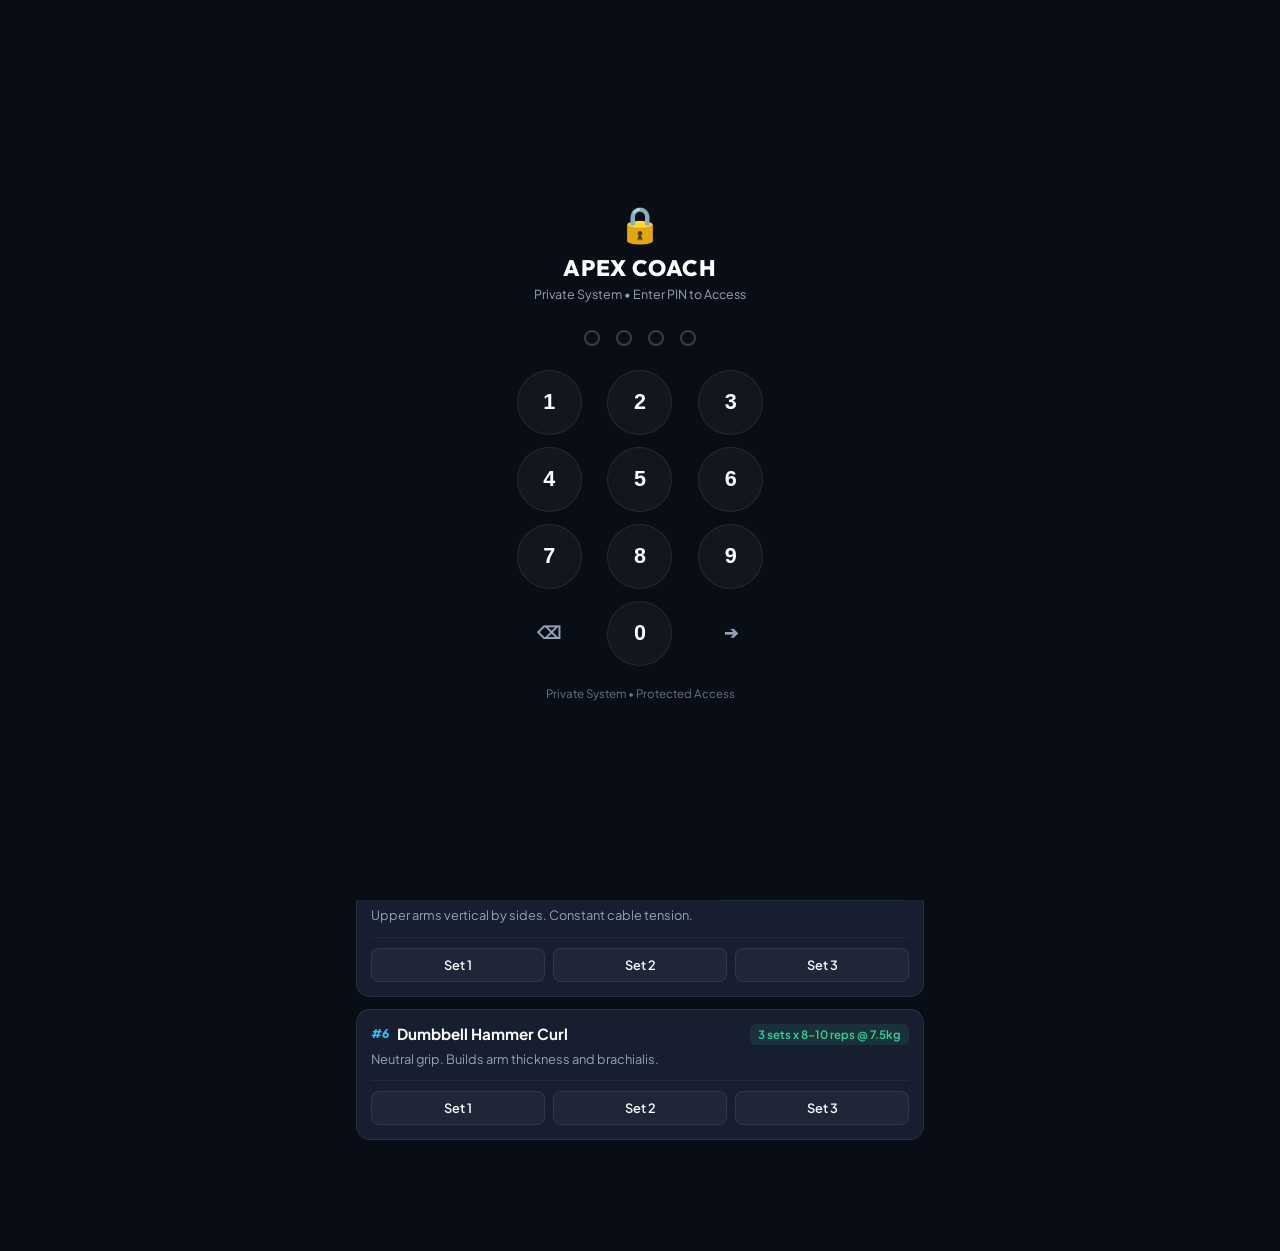
==== docs/index.html @ 8f112180 "feat: enable remote gym internet access via cloudflare tunnel and set private 0080 PIN in .env" ====
<!DOCTYPE html>
<html lang="en">
<head>
  <meta charset="UTF-8">
  <meta name="viewport" content="width=device-width, initial-scale=1.0, maximum-scale=1.0, user-scalable=no">
  <title>Apex Coach • Mobile Training System</title>
  <link rel="stylesheet" href="style.css">
  <link rel="preconnect" href="https://fonts.googleapis.com">
  <link rel="preconnect" href="https://fonts.gstatic.com" crossorigin>
  <link href="https://fonts.googleapis.com/css2?family=Outfit:wght@400;500;600;700;800&family=Plus+Jakarta+Sans:wght@400;500;600;700&display=swap" rel="stylesheet">
</head>
<body>
  <!-- Status Top Bar -->
  <header class="app-header">
    <div class="brand">
      <div class="brand-icon">⚡</div>
      <div class="brand-text">
        <h1>APEX COACH</h1>
        <span class="sub-label">Autonomous Fitness System</span>
      </div>
    </div>
    <div class="header-right">
      <button class="btn-cloud-settings" id="btnLockApp" onclick="lockApp()" title="Lock App">🔒</button>
      <button class="btn-cloud-settings" id="btnCloudSettings" onclick="openSettingsModal()" title="Cloud & Sync Settings">⚙️</button>
      <div class="bridge-status" id="bridgeStatusBadge">
        <span class="status-dot pulsing"></span>
        <span class="status-text" id="statusText">Checking...</span>
      </div>
    </div>
  </header>

  <!-- PIN Security Lock Screen -->
  <div class="lock-screen-overlay" id="lockScreen" style="display:none;">
    <div class="lock-box">
      <div class="lock-brand">
        <span class="lock-icon">🔒</span>
        <h2>APEX COACH</h2>
        <p>Private System • Enter PIN to Access</p>
      </div>

      <div class="pin-display" id="pinDisplay">
        <span class="pin-dot" id="dot0"></span>
        <span class="pin-dot" id="dot1"></span>
        <span class="pin-dot" id="dot2"></span>
        <span class="pin-dot" id="dot3"></span>
      </div>

      <div class="pin-keypad">
        <button class="key-btn" onclick="pressPin('1')">1</button>
        <button class="key-btn" onclick="pressPin('2')">2</button>
        <button class="key-btn" onclick="pressPin('3')">3</button>
        <button class="key-btn" onclick="pressPin('4')">4</button>
        <button class="key-btn" onclick="pressPin('5')">5</button>
        <button class="key-btn" onclick="pressPin('6')">6</button>
        <button class="key-btn" onclick="pressPin('7')">7</button>
        <button class="key-btn" onclick="pressPin('8')">8</button>
        <button class="key-btn" onclick="pressPin('9')">9</button>
        <button class="key-btn action" onclick="backspacePin()" title="Backspace">⌫</button>
        <button class="key-btn" onclick="pressPin('0')">0</button>
        <button class="key-btn action unlock" onclick="verifyPin()" title="Unlock">➔</button>
      </div>

      <p class="pin-hint">Private System • Protected Access</p>
    </div>
  </div>

  <!-- Main View Container -->
  <main class="main-content">

    <!-- TAB 1: WORKOUT FLOOR (TODAY'S WORKOUT) -->
    <section class="tab-pane active" id="tab-workout">
      <div class="session-card-header">
        <div class="session-badge" id="sessionBadge">NEXT SESSION</div>
        <h2 id="sessionTitle">PULL A • Lat Width & Biceps</h2>
        <p class="session-sub" id="sessionSubtitle">Focus on strict elbow drive to hip pockets. 60 min time cap.</p>
      </div>

      <!-- Rest Timer Component -->
      <div class="rest-timer-bar">
        <div class="timer-display">
          <span class="timer-label">REST TIMER:</span>
          <span class="timer-digits" id="timerDigits">00:00</span>
        </div>
        <div class="timer-buttons">
          <button class="btn-timer" onclick="startRest(60)">60s</button>
          <button class="btn-timer" onclick="startRest(90)">90s</button>
          <button class="btn-timer" onclick="startRest(150)">150s</button>
          <button class="btn-timer reset" onclick="resetTimer()">✕</button>
        </div>
      </div>

      <!-- Interactive Exercise Checklist -->
      <div class="exercise-feed" id="exerciseFeed">
        <!-- Rendered via JS -->
      </div>
    </section>

    <!-- TAB 2: LOGGING & SMART QUEUE (WITH TEST / DUMMY MODE) -->
    <section class="tab-pane" id="tab-log">
      <div class="section-title">
        <h2>Ingest Workout</h2>
        <p>Log a real gym session or run a test simulation.</p>
      </div>

      <!-- Mode Selector: Live vs Dummy Run -->
      <div class="mode-switch-bar">
        <button class="mode-toggle active" id="modeLive" onclick="setEntryMode(false)">
          <span class="dot live"></span> Live Production
        </button>
        <button class="mode-toggle" id="modeDummy" onclick="setEntryMode(true)">
          <span class="dot test"></span> 🧪 Test / Dummy Run
        </button>
      </div>

      <div class="test-banner" id="testBanner" style="display:none;">
        <span class="test-badge">TEST MODE ACTIVE</span>
        <p>Submitting now will test the parser & double-progression coach feedback without modifying your actual database.</p>
      </div>

      <!-- Quick Session Selector -->
      <div class="type-selector">
        <button class="btn-chip active" data-type="Pull">Pull A</button>
        <button class="btn-chip" data-type="Legs">Legs & Posture</button>
        <button class="btn-chip" data-type="Push">Push B</button>
        <button class="btn-chip" data-type="Rest">Rest Day</button>
      </div>

      <div class="log-input-box">
        <textarea id="rawLogInput" placeholder="Lat pulldown 50kg x 10, 10, 8 (1 RIR)&#10;Chest supported row 25kg x 10, 10&#10;Cable curls 20kg x 12, 10&#10;Hammer curls 7.5kg x 10, 10..."></textarea>
        
        <div class="input-actions">
          <button class="btn-voice" id="btnVoice" title="Voice Dictation">
            <span class="icon">🎙️</span> Dictate
          </button>
          <button class="btn-submit" id="btnSubmitLog">
            <span id="submitLabel">Process Workout</span> ➔
          </button>
        </div>
      </div>

      <!-- Simulation Result Card (Shown after Dummy Run) -->
      <div class="simulation-card" id="simulationCard" style="display:none;">
        <div class="sim-header">
          <span class="sim-badge">🧪 SIMULATION RESULTS</span>
          <button class="sim-close" onclick="closeSimulation()">✕</button>
        </div>
        <div class="sim-body" id="simBody"></div>
      </div>

      <!-- Smart Queue Section (Offline / Sync / Discard) -->
      <div class="queue-container">
        <div class="queue-header">
          <h3>Pending Offline Queue (<span id="queueCount">0</span>)</h3>
          <span class="queue-sub">Saved locally if PC is offline</span>
        </div>
        
        <div class="queue-list" id="queueList">
          <!-- Rendered via JS -->
        </div>
      </div>
    </section>

    <!-- TAB 3: POSTURE & ANTI-APT HUB -->
    <section class="tab-pane" id="tab-posture">
      <div class="section-title">
        <h2>9-Hour Desk Posture Reset</h2>
        <p>Reverse Anterior Pelvic Tilt and rounded shoulders daily.</p>
      </div>

      <div class="posture-card">
        <div class="posture-header">
          <span class="badge-posture apt">ANTI-PELVIC TILT</span>
          <h3>Half-Kneeling Hip Flexor Stretch</h3>
        </div>
        <p class="posture-desc">Kneel on one knee. Actively squeeze the rear glute and tuck your pelvis under. Opens chronically tight psoas from 9h chair sitting.</p>
        <div class="posture-action">
          <button class="btn-hold" onclick="startHoldTimer(45, this)">Start 45s Hold</button>
          <span class="hold-countdown"></span>
        </div>
      </div>

      <div class="posture-card">
        <div class="posture-header">
          <span class="badge-posture rounded">ANTI-ROUNDED SHOULDERS</span>
          <h3>Scapular Wall Slides</h3>
        </div>
        <p class="posture-desc">Back, elbows, and wrists flat against wall. Slide arms overhead into a "Y". Activates lower traps and opens tight chest.</p>
        <div class="posture-action">
          <span class="reps-target">Target: 15 Slow Reps</span>
        </div>
      </div>

      <div class="posture-card">
        <div class="posture-header">
          <span class="badge-posture core">LOWER ABS BRACING</span>
          <h3>Deadbugs (Posterior Tilt Lock)</h3>
        </div>
        <p class="posture-desc">Lie on back. Lower back MUST stay completely glued to the floor. Alternate arm and leg extensions without arching.</p>
        <div class="posture-action">
          <span class="reps-target">Target: 3 sets x 15 reps</span>
        </div>
      </div>
    </section>

    <!-- TAB 4: PROGRESS & MUSCLE ANALYTICS (REPLACED WEIGHT/PROTEIN) -->
    <section class="tab-pane" id="tab-progress">
      <div class="section-title">
        <h2>Hypertrophy & Overload</h2>
        <p>Progressive overload trajectories and muscle volume balance.</p>
      </div>

      <!-- Trend Summary Cards -->
      <div class="trend-summary-grid">
        <div class="trend-card highlight">
          <span class="trend-label">OVERLOAD RATE</span>
          <span class="trend-value" id="trendOverloadRate">85.7%</span>
          <span class="trend-sub">6 of 7 recorded sessions progressed</span>
        </div>
        <div class="trend-card">
          <span class="trend-label">CURRENT PHASE</span>
          <span class="trend-value small">Hypertrophy + APT Fix</span>
          <span class="trend-sub">5-Day Split Adherence: 100%</span>
        </div>
      </div>

      <!-- Actionable Bottlenecks Card -->
      <div class="bottleneck-card">
        <div class="bn-title">⚡ Immediate Overload Targets</div>
        <div class="bn-list" id="bottleneckList">
          <div class="bn-item">
            <strong>Incline DB Press (20kg)</strong>: Hit 3x10 ceiling ➔ Increase to 22.5kg next Push!
          </div>
          <div class="bn-item">
            <strong>Lat Pulldown (50kg)</strong>: Hit 8 reps ➔ Drive to 10 reps before moving pin!
          </div>
          <div class="bn-item">
            <strong>DB Lateral Raise (5kg)</strong>: Hit 4x15 ➔ Micro-jump to 6kg or slow eccentric!
          </div>
        </div>
      </div>

      <!-- Key Exercise Overload Trajectory (Interactive Chart) -->
      <div class="chart-card">
        <div class="chart-header-row">
          <h3>Exercise Progression Trajectory</h3>
        </div>
        <div class="exercise-selector-chips" id="exerciseChips">
          <button class="ex-chip active" data-eid="INCLINE_DB_PRESS">Incline DB</button>
          <button class="ex-chip" data-eid="LAT_PULLDOWN">Lat Pulldown</button>
          <button class="ex-chip" data-eid="FLAT_BB_BENCH">BB Bench</button>
          <button class="ex-chip" data-eid="TRICEPS_PUSHDOWN">Triceps Push</button>
          <button class="ex-chip" data-eid="DB_LATERAL_RAISE">Lateral Raise</button>
        </div>

        <div class="exercise-focus-summary" id="exFocusSummary">
          <div class="focus-title" id="focusName">Incline Dumbbell Press</div>
          <div class="focus-verdict" id="focusVerdict">CEILING HIT (3x10) • READY FOR 22.5kg</div>
          <div class="focus-target" id="focusTarget">Next: 22.5 kg × 8 reps (Load Jump)</div>
        </div>

        <canvas id="exerciseTrajectoryCanvas" width="500" height="240"></canvas>
      </div>

      <!-- Muscle Group Weekly Volume Distribution -->
      <div class="chart-card">
        <h3>Weekly Muscle Volume (Sets / Week)</h3>
        <p class="chart-sub">Optimal hypertrophy zone is 10–14 sets. Glutes intentionally 0 (Anti-APT Guardrail).</p>
        <div class="muscle-volume-list" id="muscleVolumeList">
          <!-- Rendered via JS -->
        </div>
      </div>
    </section>

    <!-- TAB 5: COACH GUIDE & PLAYBOOK (COMPLETE SYSTEM INSTRUCTIONS) -->
    <section class="tab-pane" id="tab-guide">
      <div class="section-title">
        <h2>Coach Playbook & Rules</h2>
        <p>Bite-sized coaching rationale, posture mechanics, and rules.</p>
      </div>

      <div class="guide-accordion">

        <!-- Rule 1: The Glute & Pelvic Tilt Reality -->
        <details class="guide-item" open>
          <summary class="guide-summary">
            <span class="guide-icon">🍑</span>
            <strong>The Butt Silhouette & Pelvic Tilt Truth</strong>
          </summary>
          <div class="guide-content">
            <p><strong>Why do your glutes jut out like a female silhouette?</strong></p>
            <p>This is almost entirely <strong>Anterior Pelvic Tilt (APT)</strong> caused by your 9-hour desk job. Sitting keeps your hip flexors (psoas) in a chronically shortened, tight position. When you stand up, the psoas pulls the front of your pelvis downward, rotating your tailbone up and backward.</p>
            <div class="callout warning">
              <strong>The Problem with Normal Leg Days:</strong> Doing standard deep barbell squats, Romanian deadlifts (RDLs), or hip thrusts will grow the gluteus maximus further, worsening the protruding silhouette.
            </div>
            <p><strong>The Fix in Your Program:</strong></p>
            <ul>
              <li><strong>Zero Glute Hypertrophy Movements</strong>: No squats, no RDLs, no hip thrusts.</li>
              <li><strong>Quad & Calf Isolation Only</strong>: Leg Extensions, narrow-stance Leg Press, and Seated Leg Curls (knee flexion isolates hamstrings without loading glutes).</li>
              <li><strong>Posterior Pelvic Tilt Training</strong>: Deadbugs with lower back glued to the floor teach your lower abs to pull the pelvis level.</li>
            </ul>
          </div>
        </details>

        <!-- Rule 2: 9-Hour Desk Worker Micro-Resets -->
        <details class="guide-item">
          <summary class="guide-summary">
            <span class="guide-icon">⏰</span>
            <strong>9-Hour Desk Worker Daily Protocol</strong>
          </summary>
          <div class="guide-content">
            <p><strong>1. Hourly 30-Second Micro-Reset (At Your Desk):</strong></p>
            <ul>
              <li>Stand up from your desk chair.</li>
              <li>Tuck your tailbone forward (squeeze lower abs and lower glute fold).</li>
              <li>Roll shoulders back and pull chin in (reversing forward head posture).</li>
              <li>Take 3 deep belly breaths while holding this neutral pelvis.</li>
            </ul>
            <p><strong>2. Daily 5-Minute Reset Routine (Morning or Evening):</strong></p>
            <ul>
              <li><strong>Half-Kneeling Hip Flexor Stretch</strong>: 45s per side (squeezing rear glute).</li>
              <li><strong>Scapular Wall Slides</strong>: 15 slow reps against wall.</li>
              <li><strong>Deadbugs</strong>: 3 sets × 15 reps (Zero arching of lower back).</li>
            </ul>
          </div>
        </details>

        <!-- Rule 3: Double Progression System -->
        <details class="guide-item">
          <summary class="guide-summary">
            <span class="guide-icon">📈</span>
            <strong>The Double Progression Standard</strong>
          </summary>
          <div class="guide-content">
            <p>This is the core law of hypertrophy for this system. Never guess your weights.</p>
            <ol>
              <li>Each exercise has a <strong>target rep range</strong> (e.g., 8–10 reps).</li>
              <li>Keep the weight constant and work on adding reps until you hit the <strong>top rep target on ALL working sets</strong> with clean form and 1–2 RIR.</li>
              <li><em>Example</em>: If target is 8–10 reps and you get 10, 8, 7 ➔ DO NOT increase weight! Keep the same weight next time until you get 10, 10, 10.</li>
              <li>Once you hit 10, 10, 10, advance the weight by the <strong>smallest possible increment</strong> (e.g., +2.5kg or +1kg per dumbbell) on the next session. Reps will naturally drop back to 8, and the cycle repeats.</li>
            </ol>
          </div>
        </details>

        <!-- Rule 4: Intensity & RIR Standards -->
        <details class="guide-item">
          <summary class="guide-summary">
            <span class="guide-icon">🔥</span>
            <strong>RIR Standards (Reps in Reserve)</strong>
          </summary>
          <div class="guide-content">
            <p><strong>RIR = How many more clean reps you could have done before failing.</strong></p>
            <ul>
              <li><strong>Working Sets</strong>: Always aim for <strong>1–2 RIR</strong> on compound presses and rows. Stop 1 rep before your form breaks down.</li>
              <li><strong>Warm-Up Sets</strong>: Sets with RIR > 3 are warm-ups. They prepare your joints and nervous system but DO NOT count toward your hypertrophy volume.</li>
              <li><strong>Drop Sets</strong>: Tagged with 'D'. Reduce load by ~25% immediately without rest to flush metabolic stimulus.</li>
            </ol>
          </div>
        </details>

        <!-- Rule 5: Nutrition Truth & Muscle Flatness -->
        <details class="guide-item">
          <summary class="guide-summary">
            <span class="guide-icon">🥩</span>
            <strong>Nutrition & Muscle Flatness Truth</strong>
          </summary>
          <div class="guide-content">
            <p><strong>Why your muscles felt flat:</strong></p>
            <p>When you dropped calories down to 1,352 kcal and protein dropped to 70g, your muscle glycogen stores emptied out completely. Muscles are 70% water stored by glycogen. Low intake flattens muscle bellies and gives the false impression of muscle loss.</p>
            <p><strong>Your Non-Negotiable Nutrition Rules:</strong></p>
            <ul>
              <li><strong>Protein Floor</strong>: 145–150g every single day (Eggs, whey, chicken breast, paneer, soya chunks).</li>
              <li><strong>Calorie Target</strong>: ~1,850 kcal (moderate 250 kcal deficit for fat loss while maintaining full muscle fullness).</li>
            </ul>
          </div>
        </details>

        <!-- Rule 6: Dumbbell Load Convention -->
        <details class="guide-item">
          <summary class="guide-summary">
            <span class="guide-icon">⚖️</span>
            <strong>Dumbbell Weight Convention</strong>
          </summary>
          <div class="guide-content">
            <p>In this system and all database tables, dumbbell loads are recorded as <strong>load per single hand in kilograms</strong>.</p>
            <p><em>Example</em>: If you press with two 20 kg dumbbells, record <code>20.0 kg</code>, NOT 40.0 kg.</p>
          </div>
        </details>

      </div>
    </section>

    <!-- TAB 6: REMOTE COACH AI AGENT & GYM ASSISTANT -->
    <section class="tab-pane" id="tab-agent">
      <div class="section-title">
        <h2>Live Coach AI</h2>
        <p>Real-time Antigravity Agent • Gym-floor guidance & instructions.</p>
      </div>

      <div class="agent-status-card" id="agentStatusCard">
        <div class="asc-left">
          <span class="status-pulse-dot" id="agentPulseDot"></span>
          <div class="asc-text">
            <strong id="ascTitle">Laptop Agent Connected</strong>
            <span id="ascSub">Ready for gym queries, program shifts & auto-git push</span>
          </div>
        </div>
        <div class="asc-badge" id="ascBadge">IDLE</div>
      </div>

      <!-- Quick Gym Prompt Chips -->
      <div class="quick-chips-scroll">
        <button class="chip-action" onclick="useQuickPrompt('My left shoulder feels slight pinching on Incline DB Press. What is an evidence-based substitute?')">🛡️ Shoulder Fix</button>
        <button class="chip-action" onclick="useQuickPrompt('What are my next progressive overload targets for today?')">📈 Next Overload</button>
        <button class="chip-action" onclick="useQuickPrompt('Give me a quick 3-point cue to fix my Anterior Pelvic Tilt before squatting.')">🧘 Pelvic Tilt Cue</button>
        <button class="chip-action" onclick="useQuickPrompt('How should I hit 150g protein today on 1850 kcal?')">🥩 Macro Protocol</button>
      </div>

      <div class="agent-input-container">
        <textarea id="agentPromptInput" placeholder="Ask a question, request a substitute, or send an instruction to update programs (e.g. 'Change Day 3 arm volume to 10 sets and auto-push to git')..."></textarea>
        <div class="agent-input-actions">
          <button class="btn-voice" id="btnAgentVoice" title="Dictate prompt">
            <span class="icon">🎙️</span> Dictate
          </button>
          <button class="btn-agent-send" id="btnSendAgentPrompt">
            <span id="agentSendLabel">Send to Laptop</span> ➔
          </button>
        </div>
      </div>

      <!-- Live Agent Stream Console -->
      <div class="agent-console-box" id="agentConsoleBox" style="display:none;">
        <div class="console-header">
          <div class="console-title">
            <span class="console-dot blink"></span>
            <strong>Live Laptop Agent Stream</strong>
          </div>
          <button class="btn-console-clear" onclick="clearAgentConsole()">✕</button>
        </div>
        
        <div class="console-events" id="consoleEvents">
          <!-- Live events streamed here -->
        </div>

        <div class="console-response-box" id="consoleResponseBox" style="display:none;">
          <div class="response-header">
            <span>⚡ COACH ASSESSMENT & ACTIONS:</span>
            <button class="btn-copy-response" onclick="copyAgentResponse()">📋 Copy</button>
          </div>
          <div class="response-body" id="consoleResponseBody"></div>
        </div>
      </div>

      <!-- Offline Queued Prompts Banner -->
      <div class="queued-prompts-banner" id="queuedPromptsBanner" style="display:none;">
        <span class="q-icon">⏳</span>
        <div class="q-text">
          <strong>Prompts Queued Offline (<span id="queuedPromptsCount">0</span>)</strong>
          <span>Will automatically dispatch to laptop agent when connection restores.</span>
        </div>
      </div>
    </section>

  </main>

  <!-- Bottom Navigation Bar (6 Phone-Optimized Tabs) -->
  <nav class="bottom-nav">
    <button class="nav-item active" data-tab="tab-workout">
      <span class="nav-icon">🏋️</span>
      <span class="nav-text">Workout</span>
    </button>
    <button class="nav-item" data-tab="tab-log">
      <span class="nav-icon">📝</span>
      <span class="nav-text">Log</span>
    </button>
    <button class="nav-item" data-tab="tab-agent">
      <span class="nav-icon">🤖</span>
      <span class="nav-text">Coach AI</span>
    </button>
    <button class="nav-item" data-tab="tab-posture">
      <span class="nav-icon">🧘</span>
      <span class="nav-text">Posture</span>
    </button>
    <button class="nav-item" data-tab="tab-progress">
      <span class="nav-icon">📈</span>
      <span class="nav-text">Progress</span>
    </button>
    <button class="nav-item" data-tab="tab-guide">
      <span class="nav-icon">📖</span>
      <span class="nav-text">Playbook</span>
    </button>
  </nav>

  <!-- Cloud Sync Settings Modal -->
  <div class="modal-backdrop" id="settingsModal" style="display:none;">
    <div class="modal-sheet">
      <div class="modal-header">
        <h3>☁️ Cloud Sync (PC-Free)</h3>
        <button class="modal-close" onclick="closeSettingsModal()">✕</button>
      </div>
      <p class="modal-desc">Configure GitHub Actions so you can log workouts from the web even when your PC is completely turned off.</p>
      
      <div class="form-group">
        <label>GitHub Repository</label>
        <input type="text" id="ghRepoInput" placeholder="username/fitness_coach">
      </div>

      <div class="form-group">
        <label>GitHub Personal Access Token (PAT)</label>
        <input type="password" id="ghTokenInput" placeholder="ghp_xxxxxxxxxxxx">
        <span class="form-help">Requires 'repo' scope. Stored locally in your phone's browser only.</span>
      </div>

      <div class="form-group">
        <label>Cloud / Bridge Server URL (Gym & Internet)</label>
        <div style="display:flex;gap:8px;">
          <input type="text" id="bridgeUrlInput" placeholder="https://....trycloudflare.com" style="flex:1;">
          <button type="button" class="btn-chip" onclick="testBridgeConnection()" style="white-space:nowrap;padding:0 12px;">Test</button>
        </div>
        <span class="form-help" id="tunnelUrlHelp">Encrypted HTTPS tunnel auto-detected from home PC, or enter custom URL.</span>
      </div>

      <div class="form-group">
        <label>Security PIN (4 Digits)</label>
        <input type="password" id="appPinInput" maxlength="8" placeholder="••••">
        <span class="form-help">Private security PIN (configured in .env). Leave blank to keep current PIN.</span>
      </div>

      <div class="modal-actions">
        <button class="btn-save-settings" onclick="saveCloudSettings()">Save Settings</button>
      </div>
    </div>
  </div>

  <!-- Toast Notification -->
  <div class="toast" id="toast"></div>

  <script src="app.js"></script>
</body>
</html>
---- docs/style.css ----
:root {
  --bg-primary: #090D16;
  --bg-card: rgba(26, 35, 53, 0.85);
  --bg-card-sub: rgba(33, 44, 66, 0.6);
  --border-card: rgba(255, 255, 255, 0.08);
  --text-main: #F8FAFC;
  --text-muted: #94A3B8;
  --text-dim: #64748B;
  --accent-cyan: #38BDF8;
  --accent-green: #34D399;
  --accent-orange: #FB923C;
  --accent-red: #F87171;
  --accent-purple: #A78BFA;
  --nav-bg: rgba(15, 23, 42, 0.95);
}

* {
  box-sizing: border-box;
  margin: 0;
  padding: 0;
  -webkit-tap-highlight-color: transparent;
}

body {
  font-family: 'Plus Jakarta Sans', -apple-system, sans-serif;
  background-color: var(--bg-primary);
  color: var(--text-main);
  min-height: 100vh;
  padding-bottom: 95px;
  overflow-x: hidden;
}

/* Header */
.app-header {
  position: sticky;
  top: 0;
  z-index: 100;
  display: flex;
  justify-content: space-between;
  align-items: center;
  padding: 14px 18px;
  background: rgba(9, 13, 22, 0.88);
  backdrop-filter: blur(14px);
  border-bottom: 1px solid var(--border-card);
}

.brand {
  display: flex;
  align-items: center;
  gap: 10px;
}

.brand-icon {
  font-size: 1.4rem;
  background: linear-gradient(135deg, var(--accent-cyan), var(--accent-green));
  -webkit-background-clip: text;
  -webkit-text-fill-color: transparent;
}

.brand-text h1 {
  font-family: 'Outfit', sans-serif;
  font-size: 1.15rem;
  font-weight: 800;
  letter-spacing: 0.5px;
  color: #FFF;
}

.sub-label {
  font-size: 0.7rem;
  color: var(--text-dim);
  text-transform: uppercase;
  letter-spacing: 0.8px;
}

.bridge-status {
  display: flex;
  align-items: center;
  gap: 8px;
  padding: 6px 12px;
  background: rgba(255, 255, 255, 0.05);
  border: 1px solid var(--border-card);
  border-radius: 20px;
  font-size: 0.75rem;
  font-weight: 600;
}

.status-dot {
  width: 8px;
  height: 8px;
  border-radius: 50%;
  background: var(--text-dim);
}

.status-dot.online {
  background: var(--accent-green);
  box-shadow: 0 0 10px var(--accent-green);
}

.status-dot.offline {
  background: var(--accent-orange);
}

/* Content Container */
.main-content {
  padding: 16px 16px;
  max-width: 600px;
  margin: 0 auto;
}

.tab-pane {
  display: none;
  animation: fadeIn 0.2s ease forwards;
}

.tab-pane.active {
  display: block;
}

@keyframes fadeIn {
  from { opacity: 0; transform: translateY(4px); }
  to { opacity: 1; transform: translateY(0); }
}

.section-title {
  margin-bottom: 16px;
}

.section-title h2 {
  font-family: 'Outfit', sans-serif;
  font-size: 1.25rem;
  font-weight: 700;
  color: #FFF;
}

.section-title p {
  font-size: 0.82rem;
  color: var(--text-muted);
  margin-top: 2px;
}

/* TAB 1: WORKOUT FLOOR */
.session-card-header {
  background: linear-gradient(135deg, rgba(30, 41, 59, 0.8), rgba(15, 23, 42, 0.9));
  border: 1px solid var(--border-card);
  border-radius: 16px;
  padding: 18px;
  margin-bottom: 14px;
}

.session-badge {
  display: inline-block;
  font-size: 0.7rem;
  font-weight: 800;
  letter-spacing: 0.6px;
  color: var(--accent-cyan);
  background: rgba(56, 189, 248, 0.12);
  padding: 4px 10px;
  border-radius: 20px;
  margin-bottom: 8px;
}

.session-card-header h2 {
  font-family: 'Outfit', sans-serif;
  font-size: 1.25rem;
  font-weight: 700;
  color: #FFF;
  margin-bottom: 4px;
}

.session-sub {
  font-size: 0.82rem;
  color: var(--text-muted);
}

/* Rest Timer Component */
.rest-timer-bar {
  background: var(--bg-card);
  border: 1px solid var(--border-card);
  border-radius: 14px;
  padding: 12px 16px;
  display: flex;
  justify-content: space-between;
  align-items: center;
  margin-bottom: 16px;
}

.timer-display {
  display: flex;
  align-items: baseline;
  gap: 8px;
}

.timer-label {
  font-size: 0.72rem;
  font-weight: 700;
  color: var(--text-dim);
}

.timer-digits {
  font-family: 'Outfit', monospace;
  font-size: 1.35rem;
  font-weight: 800;
  color: var(--accent-orange);
}

.timer-buttons {
  display: flex;
  gap: 6px;
}

.btn-timer {
  background: rgba(255, 255, 255, 0.06);
  border: 1px solid var(--border-card);
  color: var(--text-main);
  padding: 6px 10px;
  border-radius: 8px;
  font-size: 0.78rem;
  font-weight: 600;
  cursor: pointer;
}

.btn-timer.reset {
  color: var(--accent-red);
}

/* Exercise Feed */
.exercise-feed {
  display: flex;
  flex-direction: column;
  gap: 12px;
}

.ex-card {
  background: var(--bg-card);
  border: 1px solid var(--border-card);
  border-radius: 14px;
  padding: 14px;
}

.ex-top {
  display: flex;
  justify-content: space-between;
  align-items: flex-start;
  margin-bottom: 6px;
}

.ex-title-wrap {
  display: flex;
  align-items: center;
  gap: 8px;
}

.ex-num {
  font-size: 0.75rem;
  font-weight: 800;
  color: var(--accent-cyan);
}

.ex-name {
  font-size: 0.95rem;
  font-weight: 700;
  color: #FFF;
}

.ex-target-pill {
  font-size: 0.72rem;
  font-weight: 600;
  color: var(--accent-green);
  background: rgba(52, 211, 153, 0.1);
  padding: 3px 8px;
  border-radius: 6px;
}

.ex-cue {
  font-size: 0.8rem;
  color: var(--text-muted);
  line-height: 1.4;
  margin-bottom: 12px;
}

.set-row {
  display: flex;
  gap: 8px;
  padding-top: 10px;
  border-top: 1px solid rgba(255, 255, 255, 0.05);
}

.set-check {
  flex: 1;
  display: flex;
  align-items: center;
  justify-content: center;
  background: rgba(255, 255, 255, 0.04);
  border: 1px solid rgba(255, 255, 255, 0.08);
  border-radius: 8px;
  padding: 8px 6px;
  font-size: 0.8rem;
  font-weight: 600;
  cursor: pointer;
  user-select: none;
  transition: all 0.15s ease;
}

.set-check.completed {
  background: rgba(52, 211, 153, 0.2);
  border-color: var(--accent-green);
  color: #FFF;
}

/* TAB 2: LOGGING & SMART QUEUE */
.mode-switch-bar {
  display: flex;
  gap: 8px;
  margin-bottom: 12px;
  background: rgba(255, 255, 255, 0.03);
  padding: 4px;
  border-radius: 12px;
  border: 1px solid var(--border-card);
}

.mode-toggle {
  flex: 1;
  display: flex;
  align-items: center;
  justify-content: center;
  gap: 6px;
  background: transparent;
  border: none;
  color: var(--text-muted);
  padding: 8px 12px;
  border-radius: 8px;
  font-size: 0.8rem;
  font-weight: 600;
  cursor: pointer;
  transition: all 0.15s ease;
}

.mode-toggle.active {
  background: rgba(255, 255, 255, 0.08);
  color: #FFF;
}

.mode-toggle .dot {
  width: 7px;
  height: 7px;
  border-radius: 50%;
}

.mode-toggle .dot.live { background: var(--accent-green); }
.mode-toggle .dot.test { background: var(--accent-purple); }

.test-banner {
  background: rgba(167, 139, 250, 0.12);
  border: 1px solid rgba(167, 139, 250, 0.3);
  border-radius: 12px;
  padding: 10px 14px;
  margin-bottom: 12px;
}

.test-badge {
  display: inline-block;
  font-size: 0.68rem;
  font-weight: 800;
  color: var(--accent-purple);
  background: rgba(167, 139, 250, 0.2);
  padding: 2px 6px;
  border-radius: 4px;
  margin-bottom: 4px;
}

.test-banner p {
  font-size: 0.78rem;
  color: #E2E8F0;
  line-height: 1.35;
}

.type-selector {
  display: flex;
  gap: 8px;
  margin-bottom: 12px;
  overflow-x: auto;
  padding-bottom: 4px;
}

.btn-chip {
  background: rgba(255, 255, 255, 0.06);
  border: 1px solid var(--border-card);
  color: var(--text-muted);
  font-size: 0.8rem;
  font-weight: 600;
  padding: 7px 13px;
  border-radius: 20px;
  white-space: nowrap;
  cursor: pointer;
}

.btn-chip.active {
  background: var(--accent-cyan);
  color: #090D16;
  border-color: var(--accent-cyan);
}

.log-input-box {
  background: var(--bg-card);
  border: 1px solid var(--border-card);
  border-radius: 14px;
  padding: 14px;
  margin-bottom: 16px;
}

.log-input-box textarea {
  width: 100%;
  height: 130px;
  background: rgba(15, 23, 42, 0.6);
  border: 1px solid var(--border-card);
  border-radius: 10px;
  padding: 12px;
  color: var(--text-main);
  font-family: 'Plus Jakarta Sans', monospace;
  font-size: 0.84rem;
  line-height: 1.45;
  resize: none;
  outline: none;
  margin-bottom: 10px;
}

.input-actions {
  display: flex;
  justify-content: space-between;
  gap: 10px;
}

.btn-voice {
  background: rgba(255, 255, 255, 0.06);
  border: 1px solid var(--border-card);
  color: var(--text-main);
  padding: 9px 14px;
  border-radius: 10px;
  font-size: 0.82rem;
  font-weight: 600;
  cursor: pointer;
  display: flex;
  align-items: center;
  gap: 6px;
}

.btn-voice.recording {
  background: var(--accent-red);
  color: #FFF;
}

.btn-submit {
  flex: 1;
  background: linear-gradient(135deg, var(--accent-cyan), #2563EB);
  border: none;
  color: #FFF;
  padding: 10px 16px;
  border-radius: 10px;
  font-size: 0.86rem;
  font-weight: 700;
  cursor: pointer;
  display: flex;
  align-items: center;
  justify-content: center;
  gap: 6px;
}

/* Simulation Results Card */
.simulation-card {
  background: rgba(30, 27, 75, 0.9);
  border: 1px solid var(--accent-purple);
  border-radius: 14px;
  padding: 14px;
  margin-bottom: 16px;
}

.sim-header {
  display: flex;
  justify-content: space-between;
  align-items: center;
  margin-bottom: 10px;
}

.sim-badge {
  font-size: 0.72rem;
  font-weight: 800;
  color: var(--accent-purple);
  background: rgba(167, 139, 250, 0.15);
  padding: 4px 8px;
  border-radius: 6px;
}

.sim-close {
  background: transparent;
  border: none;
  color: var(--text-dim);
  font-size: 1rem;
  cursor: pointer;
}

.sim-body {
  font-size: 0.82rem;
  color: #E2E8F0;
  line-height: 1.5;
  white-space: pre-wrap;
}

/* Queue */
.queue-container {
  background: var(--bg-card);
  border: 1px solid var(--border-card);
  border-radius: 14px;
  padding: 14px;
}

.queue-header {
  display: flex;
  justify-content: space-between;
  align-items: baseline;
  margin-bottom: 12px;
}

.queue-header h3 {
  font-size: 0.9rem;
  font-weight: 700;
}

.queue-sub {
  font-size: 0.72rem;
  color: var(--text-dim);
}

.queue-list {
  display: flex;
  flex-direction: column;
  gap: 10px;
}

.queue-item {
  background: rgba(255, 255, 255, 0.03);
  border: 1px solid var(--border-card);
  border-radius: 10px;
  padding: 10px 12px;
}

.queue-item-meta {
  display: flex;
  justify-content: space-between;
  font-size: 0.78rem;
  margin-bottom: 6px;
}

.queue-snippet {
  font-size: 0.8rem;
  color: var(--text-muted);
  white-space: pre-wrap;
  margin-bottom: 8px;
}

.queue-actions {
  display: flex;
  gap: 8px;
}

.btn-queue-sync {
  flex: 1;
  background: var(--accent-cyan);
  color: #090D16;
  border: none;
  border-radius: 6px;
  padding: 6px 10px;
  font-size: 0.76rem;
  font-weight: 700;
  cursor: pointer;
}

.btn-queue-discard {
  background: rgba(248, 113, 113, 0.12);
  color: var(--accent-red);
  border: 1px solid rgba(248, 113, 113, 0.3);
  border-radius: 6px;
  padding: 6px 10px;
  font-size: 0.76rem;
  font-weight: 600;
  cursor: pointer;
}

/* TAB 3: POSTURE */
.posture-card {
  background: var(--bg-card);
  border: 1px solid var(--border-card);
  border-radius: 14px;
  padding: 14px;
  margin-bottom: 12px;
}

.badge-posture {
  font-size: 0.68rem;
  font-weight: 800;
  padding: 3px 8px;
  border-radius: 6px;
  display: inline-block;
  margin-bottom: 6px;
}

.badge-posture.apt { background: rgba(251, 146, 60, 0.15); color: var(--accent-orange); }
.badge-posture.rounded { background: rgba(56, 189, 248, 0.15); color: var(--accent-cyan); }
.badge-posture.core { background: rgba(167, 139, 250, 0.15); color: var(--accent-purple); }

.posture-header h3 {
  font-size: 1rem;
  font-weight: 700;
  margin-bottom: 6px;
}

.posture-desc {
  font-size: 0.82rem;
  color: var(--text-muted);
  line-height: 1.45;
  margin-bottom: 12px;
}

.posture-action {
  display: flex;
  align-items: center;
  gap: 12px;
}

.btn-hold {
  background: rgba(255, 255, 255, 0.08);
  border: 1px solid var(--border-card);
  color: var(--text-main);
  padding: 8px 14px;
  border-radius: 8px;
  font-size: 0.8rem;
  font-weight: 600;
  cursor: pointer;
}

.btn-hold.running {
  background: var(--accent-orange);
  color: #000;
}

.reps-target {
  font-size: 0.8rem;
  font-weight: 700;
  color: var(--accent-cyan);
}

/* TAB 4: PROGRESS & MUSCLE ANALYTICS */
.trend-summary-grid {
  display: grid;
  grid-template-columns: 1fr 1fr;
  gap: 10px;
  margin-bottom: 12px;
}

.trend-card {
  background: var(--bg-card);
  border: 1px solid var(--border-card);
  border-radius: 14px;
  padding: 12px;
}

.trend-card.highlight {
  border-color: rgba(56, 189, 248, 0.3);
  background: linear-gradient(135deg, rgba(30, 41, 59, 0.9), rgba(15, 23, 42, 0.9));
}

.trend-label {
  display: block;
  font-size: 0.68rem;
  font-weight: 700;
  color: var(--text-dim);
}

.trend-value {
  display: block;
  font-family: 'Outfit', sans-serif;
  font-size: 1.4rem;
  font-weight: 800;
  color: var(--accent-cyan);
  margin: 4px 0 2px;
}

.trend-value.small {
  font-size: 0.95rem;
  line-height: 1.25;
}

.trend-sub {
  font-size: 0.7rem;
  color: var(--text-muted);
}

.bottleneck-card {
  background: rgba(251, 146, 60, 0.08);
  border: 1px solid rgba(251, 146, 60, 0.25);
  border-radius: 12px;
  padding: 12px 14px;
  margin-bottom: 16px;
}

.bn-title {
  font-size: 0.78rem;
  font-weight: 800;
  color: var(--accent-orange);
  margin-bottom: 6px;
}

.bn-list {
  display: flex;
  flex-direction: column;
  gap: 6px;
}

.bn-item {
  font-size: 0.78rem;
  color: #E2E8F0;
  line-height: 1.35;
}

.bn-item strong {
  color: #FFF;
}

.exercise-selector-chips {
  display: flex;
  gap: 6px;
  overflow-x: auto;
  margin-bottom: 12px;
  padding-bottom: 4px;
}

.ex-chip {
  background: rgba(255, 255, 255, 0.05);
  border: 1px solid var(--border-card);
  color: var(--text-muted);
  font-size: 0.76rem;
  font-weight: 600;
  padding: 6px 10px;
  border-radius: 8px;
  white-space: nowrap;
  cursor: pointer;
}

.ex-chip.active {
  background: var(--accent-cyan);
  color: #090D16;
  border-color: var(--accent-cyan);
}

.exercise-focus-summary {
  background: rgba(15, 23, 42, 0.6);
  border: 1px solid var(--border-card);
  border-radius: 10px;
  padding: 10px 12px;
  margin-bottom: 12px;
}

.focus-title {
  font-size: 0.88rem;
  font-weight: 700;
  color: #FFF;
}

.focus-verdict {
  font-size: 0.74rem;
  font-weight: 800;
  color: var(--accent-green);
  margin: 2px 0 4px;
}

.focus-target {
  font-size: 0.78rem;
  color: var(--accent-cyan);
}

.chart-card {
  background: var(--bg-card);
  border: 1px solid var(--border-card);
  border-radius: 14px;
  padding: 14px;
  margin-bottom: 16px;
}

.chart-card h3 {
  font-size: 0.92rem;
  font-weight: 700;
  margin-bottom: 4px;
}

.chart-sub {
  font-size: 0.74rem;
  color: var(--text-dim);
  margin-bottom: 12px;
}

.chart-card canvas {
  width: 100% !important;
  height: auto !important;
}

/* Muscle Volume Progress Items */
.muscle-volume-list {
  display: flex;
  flex-direction: column;
  gap: 10px;
}

.mv-item {
  background: rgba(255, 255, 255, 0.02);
  border: 1px solid rgba(255, 255, 255, 0.05);
  border-radius: 10px;
  padding: 10px 12px;
}

.mv-header {
  display: flex;
  justify-content: space-between;
  font-size: 0.82rem;
  font-weight: 700;
  margin-bottom: 6px;
}

.mv-status-badge {
  font-size: 0.7rem;
  font-weight: 600;
  padding: 2px 6px;
  border-radius: 4px;
}

.mv-status-badge.optimal { background: rgba(52, 211, 153, 0.15); color: var(--accent-green); }
.mv-status-badge.prescribed { background: rgba(56, 189, 248, 0.15); color: var(--accent-cyan); }
.mv-status-badge.locked { background: rgba(251, 146, 60, 0.15); color: var(--accent-orange); }

.mv-bar-wrap {
  width: 100%;
  height: 8px;
  background: rgba(255, 255, 255, 0.06);
  border-radius: 4px;
  overflow: hidden;
  margin-bottom: 4px;
}

.mv-bar-fill {
  height: 100%;
  background: linear-gradient(90deg, var(--accent-cyan), var(--accent-green));
  border-radius: 4px;
}

.mv-bar-fill.locked {
  background: var(--text-dim);
}

.mv-sub {
  display: flex;
  justify-content: space-between;
  font-size: 0.7rem;
  color: var(--text-dim);
}

/* TAB 5: COACH GUIDE & PLAYBOOK */
.guide-accordion {
  display: flex;
  flex-direction: column;
  gap: 10px;
}

.guide-item {
  background: var(--bg-card);
  border: 1px solid var(--border-card);
  border-radius: 14px;
  overflow: hidden;
}

.guide-summary {
  display: flex;
  align-items: center;
  gap: 10px;
  padding: 14px 16px;
  font-size: 0.88rem;
  font-weight: 700;
  color: #FFF;
  cursor: pointer;
  user-select: none;
}

.guide-summary::-webkit-details-marker {
  display: none;
}

.guide-icon {
  font-size: 1.15rem;
}

.guide-content {
  padding: 0 16px 16px;
  border-top: 1px solid rgba(255, 255, 255, 0.04);
  font-size: 0.82rem;
  color: #CBD5E1;
  line-height: 1.55;
}

.guide-content p {
  margin-top: 10px;
}

.guide-content ul, .guide-content ol {
  margin: 8px 0 10px 20px;
}

.guide-content li {
  margin-bottom: 6px;
}

.callout {
  border-radius: 10px;
  padding: 10px 12px;
  margin: 10px 0;
  font-size: 0.8rem;
}

.callout.warning {
  background: rgba(251, 146, 60, 0.12);
  border: 1px solid rgba(251, 146, 60, 0.3);
  color: #FED7AA;
}

/* Bottom Navigation (5 Tabs) */
.bottom-nav {
  position: fixed;
  bottom: 0;
  left: 0;
  right: 0;
  background: var(--nav-bg);
  backdrop-filter: blur(16px);
  border-top: 1px solid var(--border-card);
  display: flex;
  justify-content: space-around;
  padding: 8px 4px 14px;
  z-index: 1000;
}

.nav-item {
  background: transparent;
  border: none;
  color: var(--text-dim);
  display: flex;
  flex-direction: column;
  align-items: center;
  gap: 2px;
  cursor: pointer;
  padding: 4px 6px;
  min-width: 58px;
  transition: all 0.15s ease;
}

.nav-icon {
  font-size: 1.2rem;
}

.nav-text {
  font-size: 0.68rem;
  font-weight: 600;
}

.nav-item.active {
  color: var(--accent-cyan);
}

/* Toast */
.toast {
  position: fixed;
  bottom: 85px;
  left: 50%;
  transform: translateX(-50%) translateY(20px);
  background: rgba(30, 41, 59, 0.95);
  border: 1px solid var(--accent-cyan);
  color: #FFF;
  padding: 10px 18px;
  border-radius: 20px;
  font-size: 0.82rem;
  font-weight: 600;
  box-shadow: 0 10px 25px rgba(0, 0, 0, 0.5);
  opacity: 0;
  pointer-events: none;
  transition: all 0.25s ease;
  z-index: 2000;
}

.toast.show {
  opacity: 1;
  transform: translateX(-50%) translateY(0);
}

/* Header Right */
.header-right {
  display: flex;
  align-items: center;
  gap: 8px;
}

.btn-cloud-settings {
  background: rgba(255, 255, 255, 0.05);
  border: 1px solid var(--border-card);
  color: var(--text-main);
  padding: 6px 9px;
  border-radius: 50%;
  font-size: 0.85rem;
  cursor: pointer;
  display: flex;
  align-items: center;
  justify-content: center;
}

/* Modal Sheet */
.modal-backdrop {
  position: fixed;
  top: 0;
  left: 0;
  right: 0;
  bottom: 0;
  background: rgba(0, 0, 0, 0.7);
  backdrop-filter: blur(8px);
  z-index: 3000;
  display: flex;
  align-items: flex-end;
  justify-content: center;
}

.modal-sheet {
  background: #111827;
  border-top: 1px solid var(--accent-cyan);
  border-radius: 20px 20px 0 0;
  width: 100%;
  max-width: 550px;
  padding: 20px 20px 32px;
  animation: slideUp 0.25s ease forwards;
}

@keyframes slideUp {
  from { transform: translateY(100%); }
  to { transform: translateY(0); }
}

.modal-header {
  display: flex;
  justify-content: space-between;
  align-items: center;
  margin-bottom: 8px;
}

.modal-header h3 {
  font-size: 1.05rem;
  font-weight: 700;
  color: #FFF;
}

.modal-close {
  background: transparent;
  border: none;
  color: var(--text-dim);
  font-size: 1.1rem;
  cursor: pointer;
}

.modal-desc {
  font-size: 0.8rem;
  color: var(--text-muted);
  line-height: 1.4;
  margin-bottom: 16px;
}

.form-group {
  margin-bottom: 14px;
}

.form-group label {
  display: block;
  font-size: 0.75rem;
  font-weight: 700;
  color: var(--text-main);
  margin-bottom: 6px;
}

.form-group input {
  width: 100%;
  background: rgba(255, 255, 255, 0.05);
  border: 1px solid var(--border-card);
  border-radius: 8px;
  padding: 10px 12px;
  color: #FFF;
  font-family: inherit;
  font-size: 0.84rem;
  outline: none;
}

.form-group input:focus {
  border-color: var(--accent-cyan);
}

.form-help {
  display: block;
  font-size: 0.68rem;
  color: var(--text-dim);
  margin-top: 4px;
}

.modal-actions {
  margin-top: 18px;
}

.btn-save-settings {
  width: 100%;
  background: linear-gradient(135deg, var(--accent-cyan), #2563EB);
  border: none;
  color: #FFF;
  padding: 12px;
  border-radius: 10px;
  font-size: 0.86rem;
  font-weight: 700;
  cursor: pointer;
}

/* Lock Screen Overlay */
.lock-screen-overlay {
  position: fixed;
  top: 0;
  left: 0;
  right: 0;
  bottom: 0;
  background: #090D16;
  z-index: 9999;
  display: flex;
  align-items: center;
  justify-content: center;
  padding: 20px;
}

.lock-box {
  width: 100%;
  max-width: 320px;
  text-align: center;
  display: flex;
  flex-direction: column;
  align-items: center;
}

.lock-brand .lock-icon {
  font-size: 2.2rem;
  display: inline-block;
  margin-bottom: 8px;
}

.lock-brand h2 {
  font-family: 'Outfit', sans-serif;
  font-size: 1.4rem;
  font-weight: 800;
  letter-spacing: 0.8px;
  color: #FFF;
}

.lock-brand p {
  font-size: 0.78rem;
  color: var(--text-muted);
  margin-top: 4px;
}

.pin-display {
  display: flex;
  gap: 16px;
  justify-content: center;
  margin: 28px 0 24px;
}

.pin-dot {
  width: 16px;
  height: 16px;
  border-radius: 50%;
  border: 2px solid rgba(255, 255, 255, 0.2);
  transition: all 0.15s ease;
}

.pin-dot.filled {
  background: var(--accent-cyan);
  border-color: var(--accent-cyan);
  box-shadow: 0 0 12px var(--accent-cyan);
}

.pin-keypad {
  display: grid;
  grid-template-columns: repeat(3, 1fr);
  gap: 12px;
  width: 100%;
  max-width: 260px;
  margin-bottom: 20px;
}

.key-btn {
  background: rgba(255, 255, 255, 0.04);
  border: 1px solid rgba(255, 255, 255, 0.08);
  color: #FFF;
  font-size: 1.35rem;
  font-weight: 700;
  width: 65px;
  height: 65px;
  border-radius: 50%;
  margin: 0 auto;
  display: flex;
  align-items: center;
  justify-content: center;
  cursor: pointer;
  transition: all 0.12s ease;
  user-select: none;
}

.key-btn:active {
  background: var(--accent-cyan);
  color: #090D16;
  transform: scale(0.94);
}

.key-btn.action {
  font-size: 1.05rem;
  color: var(--text-muted);
  background: transparent;
  border-color: transparent;
}

.pin-hint {
  font-size: 0.72rem;
  color: var(--text-dim);
}

.pin-hint code {
  color: var(--accent-cyan);
  background: rgba(56, 189, 248, 0.1);
  padding: 2px 6px;
  border-radius: 4px;
}

.shake {
  animation: shakeKeypad 0.3s ease;
}

@keyframes shakeKeypad {
  0%, 100% { transform: translateX(0); }
  20%, 60% { transform: translateX(-8px); }
  40%, 80% { transform: translateX(8px); }
}

/* ========================================================= */
/* TAB 6: REMOTE COACH AI AGENT & LIVE STREAM CONSOLE        */
/* ========================================================= */
.agent-status-card {
  background: var(--bg-card);
  border: 1px solid var(--border-card);
  border-radius: 14px;
  padding: 12px 14px;
  display: flex;
  justify-content: space-between;
  align-items: center;
  margin-bottom: 14px;
}

.asc-left {
  display: flex;
  align-items: center;
  gap: 10px;
}

.status-pulse-dot {
  width: 10px;
  height: 10px;
  border-radius: 50%;
  background: var(--accent-green);
  box-shadow: 0 0 10px var(--accent-green);
  animation: pulseDot 2s infinite ease-in-out;
}

@keyframes pulseDot {
  0%, 100% { transform: scale(1); opacity: 1; }
  50% { transform: scale(1.3); opacity: 0.6; }
}

.asc-text strong {
  display: block;
  font-size: 0.82rem;
  color: #FFF;
}

.asc-text span {
  font-size: 0.68rem;
  color: var(--text-muted);
}

.asc-badge {
  font-size: 0.68rem;
  font-weight: 800;
  padding: 4px 8px;
  border-radius: 6px;
  background: rgba(52, 211, 153, 0.15);
  color: var(--accent-green);
  border: 1px solid rgba(52, 211, 153, 0.3);
}

.asc-badge.active {
  background: rgba(56, 189, 248, 0.2);
  color: var(--accent-cyan);
  border-color: var(--accent-cyan);
}

/* Quick Prompt Chips */
.quick-chips-scroll {
  display: flex;
  gap: 8px;
  overflow-x: auto;
  padding-bottom: 8px;
  margin-bottom: 12px;
  scrollbar-width: none;
}

.quick-chips-scroll::-webkit-scrollbar {
  display: none;
}

.chip-action {
  white-space: nowrap;
  background: rgba(255, 255, 255, 0.04);
  border: 1px solid var(--border-card);
  color: var(--text-main);
  border-radius: 20px;
  padding: 6px 12px;
  font-size: 0.74rem;
  font-weight: 600;
  cursor: pointer;
  transition: all 0.15s ease;
}

.chip-action:active {
  background: var(--accent-cyan);
  color: #090D16;
  border-color: var(--accent-cyan);
}

/* Agent Input Container */
.agent-input-container {
  background: var(--bg-card);
  border: 1px solid var(--border-card);
  border-radius: 14px;
  padding: 12px;
  margin-bottom: 14px;
}

.agent-input-container textarea {
  width: 100%;
  height: 90px;
  background: transparent;
  border: none;
  color: #FFF;
  font-family: inherit;
  font-size: 0.85rem;
  line-height: 1.45;
  outline: none;
  resize: none;
}

.agent-input-actions {
  display: flex;
  justify-content: space-between;
  align-items: center;
  border-top: 1px solid rgba(255, 255, 255, 0.05);
  padding-top: 10px;
  margin-top: 4px;
}

.btn-agent-send {
  background: linear-gradient(135deg, var(--accent-cyan), #0284C7);
  color: #FFF;
  border: none;
  border-radius: 8px;
  padding: 8px 16px;
  font-size: 0.8rem;
  font-weight: 700;
  cursor: pointer;
  transition: all 0.15s ease;
  display: flex;
  align-items: center;
  gap: 6px;
}

.btn-agent-send:active {
  transform: scale(0.97);
}

.btn-agent-send:disabled {
  opacity: 0.6;
  cursor: not-allowed;
}

/* Live Agent Console */
.agent-console-box {
  background: #0B1120;
  border: 1px solid rgba(56, 189, 248, 0.3);
  border-radius: 14px;
  padding: 14px;
  margin-bottom: 14px;
  box-shadow: 0 10px 30px rgba(0, 0, 0, 0.4);
}

.console-header {
  display: flex;
  justify-content: space-between;
  align-items: center;
  margin-bottom: 10px;
  padding-bottom: 8px;
  border-bottom: 1px solid rgba(255, 255, 255, 0.08);
}

.console-title {
  display: flex;
  align-items: center;
  gap: 8px;
  font-size: 0.8rem;
  color: var(--accent-cyan);
}

.console-dot.blink {
  width: 8px;
  height: 8px;
  border-radius: 50%;
  background: var(--accent-cyan);
  animation: blinkDot 1s infinite alternate;
}

@keyframes blinkDot {
  from { opacity: 0.3; }
  to { opacity: 1; }
}

.btn-console-clear {
  background: transparent;
  border: none;
  color: var(--text-dim);
  font-size: 0.9rem;
  cursor: pointer;
}

.console-events {
  display: flex;
  flex-direction: column;
  gap: 6px;
  max-height: 180px;
  overflow-y: auto;
  margin-bottom: 12px;
  padding-right: 4px;
}

.event-row {
  display: flex;
  gap: 8px;
  font-size: 0.72rem;
  font-family: ui-monospace, SFMono-Regular, monospace;
  line-height: 1.4;
}

.event-time {
  color: var(--text-dim);
  flex-shrink: 0;
}

.event-text {
  color: #CBD5E1;
}

.event-row.tool .event-text { color: var(--accent-cyan); }
.event-row.git_success .event-text { color: var(--accent-green); font-weight: 700; }
.event-row.coach .event-text { color: #FDE047; }
.event-row.done .event-text { color: var(--accent-green); }

/* Response Box */
.console-response-box {
  background: rgba(255, 255, 255, 0.03);
  border: 1px solid rgba(255, 255, 255, 0.08);
  border-radius: 10px;
  padding: 12px;
  margin-top: 10px;
}

.response-header {
  display: flex;
  justify-content: space-between;
  align-items: center;
  margin-bottom: 8px;
  font-size: 0.72rem;
  font-weight: 800;
  color: var(--accent-cyan);
  letter-spacing: 0.5px;
}

.btn-copy-response {
  background: rgba(255, 255, 255, 0.06);
  border: 1px solid var(--border-card);
  color: var(--text-muted);
  border-radius: 4px;
  padding: 2px 6px;
  font-size: 0.68rem;
  cursor: pointer;
}

.response-body {
  font-size: 0.82rem;
  line-height: 1.55;
  color: #F1F5F9;
  white-space: pre-wrap;
}

/* Queued Prompts Banner */
.queued-prompts-banner {
  background: rgba(251, 146, 60, 0.12);
  border: 1px solid rgba(251, 146, 60, 0.3);
  border-radius: 10px;
  padding: 10px 12px;
  display: flex;
  gap: 10px;
  align-items: center;
  margin-bottom: 12px;
}

.q-icon { font-size: 1.1rem; }
.q-text strong { display: block; font-size: 0.78rem; color: #FED7AA; }
.q-text span { font-size: 0.68rem; color: #FDBA74; }

/* 6-Tab Navigation Compact Responsiveness */
.bottom-nav {
  display: flex;
  justify-content: space-around;
  padding: 6px 2px 14px;
}

.nav-item {
  min-width: 50px;
  padding: 4px 2px;
  flex: 1;
}

.nav-icon {
  font-size: 1.15rem;
}

.nav-text {
  font-size: 0.64rem;
  letter-spacing: -0.2px;
}
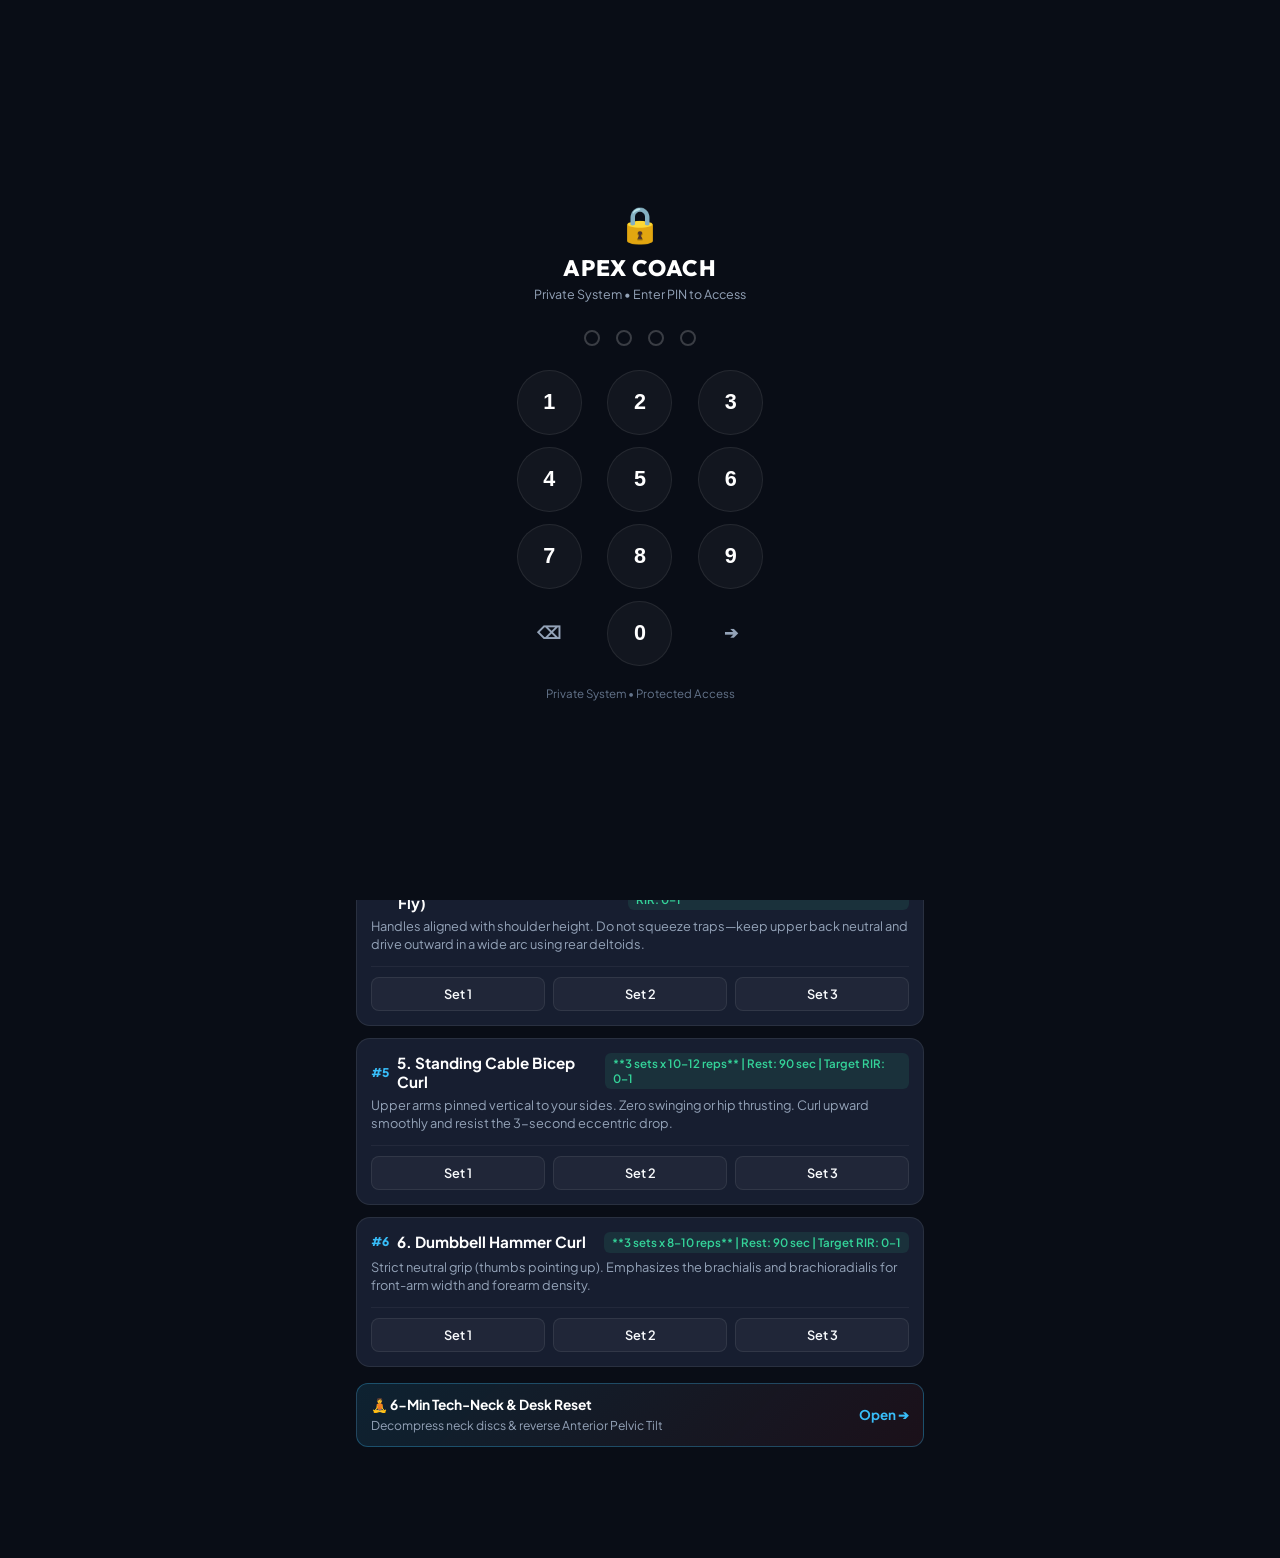
==== commit 68c69ece: "feat(coach): add some more instruction in posture: maintain neu" ====
--- a/docs/index.html
+++ b/docs/index.html
@@ -93,6 +93,15 @@
       <div class="exercise-feed" id="exerciseFeed">
         <!-- Rendered via JS -->
       </div>
+
+      <!-- Mandatory Daily Posture Quick Jump -->
+      <div class="workout-posture-banner" onclick="document.querySelector('[data-tab=\'tab-posture\']').click()" style="margin-top:16px;background:linear-gradient(135deg,rgba(56,189,248,0.12),rgba(239,68,68,0.08));border:1px solid rgba(56,189,248,0.3);border-radius:12px;padding:12px 14px;display:flex;align-items:center;justify-content:space-between;cursor:pointer;">
+        <div>
+          <strong style="display:block;font-size:0.86rem;color:#FFF;">🧘 6-Min Tech-Neck & Desk Reset</strong>
+          <span style="font-size:0.76rem;color:var(--text-muted);">Decompress neck discs & reverse Anterior Pelvic Tilt</span>
+        </div>
+        <span style="color:var(--accent-cyan);font-weight:700;font-size:0.84rem;">Open ➔</span>
+      </div>
     </section>
 
     <!-- TAB 2: LOGGING & SMART QUEUE (WITH TEST / DUMMY MODE) -->
@@ -163,44 +172,109 @@
     <!-- TAB 3: POSTURE & ANTI-APT HUB -->
     <section class="tab-pane" id="tab-posture">
       <div class="section-title">
-        <h2>9-Hour Desk Posture Reset</h2>
-        <p>Reverse Anterior Pelvic Tilt and rounded shoulders daily.</p>
-      </div>
-
+        <h2>Tech-Neck & Desk Posture Reset</h2>
+        <p>Evidence-based routine to decompress cervical discs, relieve neck popping, and reverse Anterior Pelvic Tilt.</p>
+      </div>
+
+      <!-- Urgent Reality Check Alert -->
+      <div class="posture-alert-box">
+        <strong>⚠️ WHY YOUR NECK HURTS & POPS (TECH-NECK REALITY):</strong>
+        Slouching with a laptop or in a bean bag cranes your neck to 45°–60°, putting <strong>25 kg (55 lbs) of load</strong> on your neck tendons. Your suboccipital muscles spasm to keep your head from falling forward. When you try to straighten it, the compressed joints click and ache.<br>
+        <strong>Rules:</strong> (1) NEVER work in a bean bag. (2) Elevate your laptop screen on books/stand so the top is at eye level.
+      </div>
+
+      <div class="posture-section-divider">Part 1: Cervical Spine & Neck Decompression</div>
+
+      <!-- Neck 1: Suboccipital Release -->
+      <div class="posture-card">
+        <div class="posture-header">
+          <span class="badge-posture neck">CERVICAL DECOMPRESSION</span>
+          <h3>1. Suboccipital Base-of-Skull Release</h3>
+        </div>
+        <p class="posture-desc">Place thumbs in the soft hollows right below the base of your skull. Lean head back slightly, apply gentle upward-inward circular massage. Decompresses facet joints and releases the tight cords causing popping and tension headaches.</p>
+        <div class="posture-action">
+          <button class="btn-hold" onclick="startHoldTimer(60, this)">Start 60s Release</button>
+          <span class="hold-countdown"></span>
+        </div>
+      </div>
+
+      <!-- Neck 2: Wall Double-Chin Tucks -->
+      <div class="posture-card">
+        <div class="posture-header">
+          <span class="badge-posture retraction">FORWARD HEAD CORRECTION</span>
+          <h3>2. Wall Double-Chin Tucks (Head Retraction)</h3>
+        </div>
+        <p class="posture-desc">Stand with heels, upper back, and head against wall. Look straight ahead (do NOT look down). Pull chin straight back into an exaggerated double chin, driving the back of your skull flat into the wall. Wakes up the deep cervical flexors (longus colli) to hold head upright naturally.</p>
+        <div class="posture-action">
+          <span class="reps-target">Target: 15 Reps (Hold 3s each)</span>
+        </div>
+      </div>
+
+      <!-- Neck 3: Levator Scapulae Stretch -->
+      <div class="posture-card">
+        <div class="posture-header">
+          <span class="badge-posture trap">NECK CORD RELEASE</span>
+          <h3>3. Levator Scapulae & Upper Trap Stretch</h3>
+        </div>
+        <p class="posture-desc">Turn head 45° to the right, look down toward your right armpit. Gently rest right hand on back of head for light downward traction. You will feel a deep release running down the side of the neck into the shoulder blade. Repeat left side.</p>
+        <div class="posture-action">
+          <button class="btn-hold" onclick="startHoldTimer(30, this)">Start 30s / Side</button>
+          <span class="hold-countdown"></span>
+        </div>
+      </div>
+
+      <!-- Neck 4: Thoracic Extension -->
+      <div class="posture-card">
+        <div class="posture-header">
+          <span class="badge-posture thoracic">UPPER BACK UN-SLOUCH</span>
+          <h3>4. Thoracic Extension Over Chair Rim</h3>
+        </div>
+        <p class="posture-desc">Sit deep in chair, interlock fingers behind head to support neck. Arch your upper back backward over the top rim of your chair backrest while exhaling. (The neck cannot sit straight if the thoracic spine is hunched).</p>
+        <div class="posture-action">
+          <span class="reps-target">Target: 10 Slow Reps</span>
+        </div>
+      </div>
+
+      <div class="posture-section-divider">Part 2: Pelvis & Core (Anti-APT)</div>
+
+      <!-- APT 1: Hip Flexor Stretch -->
       <div class="posture-card">
         <div class="posture-header">
           <span class="badge-posture apt">ANTI-PELVIC TILT</span>
-          <h3>Half-Kneeling Hip Flexor Stretch</h3>
-        </div>
-        <p class="posture-desc">Kneel on one knee. Actively squeeze the rear glute and tuck your pelvis under. Opens chronically tight psoas from 9h chair sitting.</p>
+          <h3>5. Half-Kneeling Hip Flexor Stretch</h3>
+        </div>
+        <p class="posture-desc">Kneel on one knee. Actively squeeze the rear glute and tuck your pelvis under (posterior tilt). Opens chronically tight psoas from 9h chair sitting, allowing pelvis to sit level.</p>
         <div class="posture-action">
-          <button class="btn-hold" onclick="startHoldTimer(45, this)">Start 45s Hold</button>
+          <button class="btn-hold" onclick="startHoldTimer(45, this)">Start 45s / Side</button>
           <span class="hold-countdown"></span>
         </div>
       </div>
 
+      <!-- APT 2: Deadbugs -->
+      <div class="posture-card">
+        <div class="posture-header">
+          <span class="badge-posture core">LOWER ABS BRACING</span>
+          <h3>6. Deadbugs (Posterior Tilt Lock)</h3>
+        </div>
+        <p class="posture-desc">Lie on back. Lower back MUST stay completely glued flat to the floor with zero gap. Alternate arm and leg extensions without allowing lumbar spine to arch.</p>
+        <div class="posture-action">
+          <span class="reps-target">Target: 3 sets x 15 reps</span>
+        </div>
+      </div>
+
+      <!-- APT 3: Scapular Wall Slides -->
       <div class="posture-card">
         <div class="posture-header">
           <span class="badge-posture rounded">ANTI-ROUNDED SHOULDERS</span>
-          <h3>Scapular Wall Slides</h3>
-        </div>
-        <p class="posture-desc">Back, elbows, and wrists flat against wall. Slide arms overhead into a "Y". Activates lower traps and opens tight chest.</p>
+          <h3>7. Scapular Wall Slides</h3>
+        </div>
+        <p class="posture-desc">Back, elbows, and wrists flat against wall. Slide arms overhead into a "Y". Activates lower traps and opens tight chest muscles.</p>
         <div class="posture-action">
           <span class="reps-target">Target: 15 Slow Reps</span>
         </div>
       </div>
-
-      <div class="posture-card">
-        <div class="posture-header">
-          <span class="badge-posture core">LOWER ABS BRACING</span>
-          <h3>Deadbugs (Posterior Tilt Lock)</h3>
-        </div>
-        <p class="posture-desc">Lie on back. Lower back MUST stay completely glued to the floor. Alternate arm and leg extensions without arching.</p>
-        <div class="posture-action">
-          <span class="reps-target">Target: 3 sets x 15 reps</span>
-        </div>
-      </div>
     </section>
+
 
     <!-- TAB 4: PROGRESS & MUSCLE ANALYTICS (REPLACED WEIGHT/PROTEIN) -->
     <section class="tab-pane" id="tab-progress">
--- a/docs/style.css
+++ b/docs/style.css
@@ -606,6 +606,43 @@
 .badge-posture.apt { background: rgba(251, 146, 60, 0.15); color: var(--accent-orange); }
 .badge-posture.rounded { background: rgba(56, 189, 248, 0.15); color: var(--accent-cyan); }
 .badge-posture.core { background: rgba(167, 139, 250, 0.15); color: var(--accent-purple); }
+.badge-posture.neck { background: rgba(239, 68, 68, 0.15); color: #F87171; }
+.badge-posture.retraction { background: rgba(56, 189, 248, 0.15); color: var(--accent-cyan); }
+.badge-posture.trap { background: rgba(245, 158, 11, 0.15); color: #FBBF24; }
+.badge-posture.thoracic { background: rgba(52, 211, 153, 0.15); color: #34D399; }
+
+.posture-alert-box {
+  background: rgba(239, 68, 68, 0.08);
+  border: 1px solid rgba(239, 68, 68, 0.25);
+  border-radius: 12px;
+  padding: 12px 14px;
+  margin-bottom: 16px;
+  font-size: 0.8rem;
+  line-height: 1.5;
+  color: #FCA5A5;
+}
+.posture-alert-box strong {
+  color: #FFF;
+  display: block;
+  margin-bottom: 4px;
+}
+.posture-section-divider {
+  font-size: 0.76rem;
+  font-weight: 800;
+  text-transform: uppercase;
+  letter-spacing: 0.06em;
+  color: var(--accent-cyan);
+  margin: 20px 0 10px;
+  display: flex;
+  align-items: center;
+  gap: 8px;
+}
+.posture-section-divider::after {
+  content: "";
+  flex: 1;
+  height: 1px;
+  background: var(--border-card);
+}
 
 .posture-header h3 {
   font-size: 1rem;
@@ -1517,6 +1554,313 @@
   white-space: pre-wrap;
 }
 
+/* =========================================================
+   TAB 6: COACH AI & AGENT STREAM CONSOLE STYLES
+   ========================================================= */
+
+.agent-status-card {
+  background: rgba(15, 23, 42, 0.85);
+  border: 1px solid rgba(56, 189, 248, 0.25);
+  border-radius: 14px;
+  padding: 12px 14px;
+  display: flex;
+  justify-content: space-between;
+  align-items: center;
+  margin-bottom: 14px;
+  box-shadow: 0 4px 20px rgba(0, 0, 0, 0.3);
+  backdrop-filter: blur(8px);
+}
+
+.asc-left {
+  display: flex;
+  align-items: center;
+  gap: 10px;
+}
+
+.status-pulse-dot {
+  width: 10px;
+  height: 10px;
+  border-radius: 50%;
+  background: var(--accent-green, #10B981);
+  box-shadow: 0 0 10px var(--accent-green, #10B981);
+  animation: pulse-glow 2s infinite ease-in-out;
+}
+
+@keyframes pulse-glow {
+  0%, 100% { opacity: 1; transform: scale(1); }
+  50% { opacity: 0.5; transform: scale(0.85); }
+}
+
+.asc-text strong {
+  display: block;
+  font-size: 0.88rem;
+  font-weight: 700;
+  color: #FFF;
+}
+
+.asc-text span {
+  display: block;
+  font-size: 0.72rem;
+  color: var(--text-muted, #94A3B8);
+}
+
+.asc-badge {
+  font-size: 0.72rem;
+  font-weight: 800;
+  padding: 4px 10px;
+  border-radius: 20px;
+  letter-spacing: 0.5px;
+  background: rgba(255, 255, 255, 0.06);
+  border: 1px solid rgba(255, 255, 255, 0.1);
+  color: var(--accent-green, #10B981);
+}
+
+.asc-badge.active {
+  background: rgba(56, 189, 248, 0.18);
+  border-color: var(--accent-cyan, #38BDF8);
+  color: var(--accent-cyan, #38BDF8);
+  box-shadow: 0 0 12px rgba(56, 189, 248, 0.3);
+}
+
+/* Quick Prompt Chips */
+.quick-chips-scroll {
+  display: flex;
+  gap: 8px;
+  overflow-x: auto;
+  padding-bottom: 8px;
+  margin-bottom: 14px;
+  -webkit-overflow-scrolling: touch;
+}
+
+.chip-action {
+  background: rgba(30, 41, 59, 0.8);
+  border: 1px solid rgba(56, 189, 248, 0.2);
+  color: #E2E8F0;
+  padding: 7px 12px;
+  border-radius: 20px;
+  font-size: 0.75rem;
+  font-weight: 600;
+  white-space: nowrap;
+  cursor: pointer;
+  transition: all 0.2s ease;
+}
+
+.chip-action:hover, .chip-action:active {
+  background: rgba(56, 189, 248, 0.25);
+  border-color: var(--accent-cyan, #38BDF8);
+  color: #FFF;
+  transform: translateY(-1px);
+}
+
+/* Agent Input Box */
+.agent-input-container {
+  background: rgba(15, 23, 42, 0.75);
+  border: 1px solid rgba(255, 255, 255, 0.1);
+  border-radius: 14px;
+  padding: 12px;
+  margin-bottom: 16px;
+  box-shadow: 0 4px 16px rgba(0, 0, 0, 0.25);
+}
+
+#agentPromptInput {
+  width: 100%;
+  min-height: 80px;
+  background: transparent;
+  border: none;
+  outline: none;
+  color: #FFF;
+  font-family: inherit;
+  font-size: 0.88rem;
+  line-height: 1.45;
+  resize: vertical;
+}
+
+#agentPromptInput::placeholder {
+  color: rgba(148, 163, 184, 0.7);
+}
+
+.agent-input-actions {
+  display: flex;
+  justify-content: flex-end;
+  gap: 10px;
+  margin-top: 8px;
+  padding-top: 8px;
+  border-top: 1px solid rgba(255, 255, 255, 0.06);
+}
+
+.btn-voice {
+  background: rgba(255, 255, 255, 0.05);
+  border: 1px solid rgba(255, 255, 255, 0.12);
+  color: #CBD5E1;
+  padding: 8px 14px;
+  border-radius: 10px;
+  font-size: 0.8rem;
+  font-weight: 600;
+  cursor: pointer;
+  display: flex;
+  align-items: center;
+  gap: 6px;
+}
+
+.btn-voice.listening {
+  background: rgba(239, 68, 68, 0.2);
+  border-color: #EF4444;
+  color: #FCA5A5;
+  animation: pulse-glow 1.5s infinite;
+}
+
+.btn-agent-send {
+  background: linear-gradient(135deg, #0284C7, #2563EB);
+  border: 1px solid rgba(56, 189, 248, 0.4);
+  color: #FFF;
+  padding: 8px 16px;
+  border-radius: 10px;
+  font-size: 0.82rem;
+  font-weight: 700;
+  cursor: pointer;
+  display: flex;
+  align-items: center;
+  gap: 6px;
+  box-shadow: 0 4px 14px rgba(2, 132, 199, 0.35);
+  transition: all 0.2s ease;
+}
+
+.btn-agent-send:disabled {
+  opacity: 0.6;
+  cursor: not-allowed;
+}
+
+/* LIVE AGENT STREAM CONSOLE */
+.agent-console-box {
+  background: #090D16;
+  border: 1px solid rgba(56, 189, 248, 0.35);
+  border-radius: 14px;
+  padding: 14px;
+  margin-bottom: 20px;
+  box-shadow: 0 10px 30px rgba(0, 0, 0, 0.6);
+  animation: fadeIn 0.25s ease;
+}
+
+@keyframes fadeIn {
+  from { opacity: 0; transform: translateY(4px); }
+  to { opacity: 1; transform: translateY(0); }
+}
+
+.console-header {
+  display: flex;
+  justify-content: space-between;
+  align-items: center;
+  margin-bottom: 10px;
+  padding-bottom: 8px;
+  border-bottom: 1px solid rgba(255, 255, 255, 0.08);
+}
+
+.console-title {
+  display: flex;
+  align-items: center;
+  gap: 8px;
+  font-size: 0.8rem;
+  color: var(--accent-cyan, #38BDF8);
+  letter-spacing: 0.3px;
+}
+
+.console-dot {
+  width: 8px;
+  height: 8px;
+  border-radius: 50%;
+  background: var(--accent-cyan, #38BDF8);
+}
+
+.console-dot.blink {
+  animation: blinkDot 1.2s infinite;
+}
+
+@keyframes blinkDot {
+  0%, 100% { opacity: 1; }
+  50% { opacity: 0.2; }
+}
+
+.btn-console-clear {
+  background: transparent;
+  border: none;
+  color: var(--text-muted, #94A3B8);
+  font-size: 0.9rem;
+  cursor: pointer;
+  padding: 2px 6px;
+}
+
+.console-events {
+  max-height: 160px;
+  overflow-y: auto;
+  font-family: 'JetBrains Mono', 'Consolas', monospace;
+  font-size: 0.74rem;
+  display: flex;
+  flex-direction: column;
+  gap: 5px;
+  margin-bottom: 12px;
+  padding-right: 4px;
+}
+
+.event-row {
+  display: flex;
+  gap: 8px;
+  line-height: 1.35;
+  color: #94A3B8;
+  word-break: break-word;
+}
+
+.event-time {
+  color: #64748B;
+  flex-shrink: 0;
+}
+
+.event-row.info .event-text { color: #93C5FD; }
+.event-row.tool .event-text { color: #FCD34D; font-weight: 600; }
+.event-row.cmd .event-text { color: #38BDF8; }
+.event-row.coach .event-text { color: #34D399; font-weight: 600; }
+.event-row.git_success .event-text { color: #4ADE80; font-weight: 700; }
+.event-row.error .event-text { color: #F87171; }
+
+/* RESPONSE CONTAINER */
+.console-response-box {
+  background: rgba(15, 23, 42, 0.95);
+  border: 1px solid rgba(16, 185, 129, 0.4);
+  border-radius: 12px;
+  padding: 14px;
+  box-shadow: 0 4px 20px rgba(16, 185, 129, 0.12);
+  margin-top: 10px;
+}
+
+.response-header {
+  display: flex;
+  justify-content: space-between;
+  align-items: center;
+  margin-bottom: 8px;
+  font-size: 0.74rem;
+  font-weight: 800;
+  letter-spacing: 0.5px;
+  color: var(--accent-green, #10B981);
+}
+
+.btn-copy-response {
+  background: rgba(255, 255, 255, 0.06);
+  border: 1px solid rgba(255, 255, 255, 0.12);
+  color: #CBD5E1;
+  padding: 3px 8px;
+  border-radius: 6px;
+  font-size: 0.7rem;
+  cursor: pointer;
+}
+
+.response-body {
+  font-family: inherit;
+  font-size: 0.86rem;
+  line-height: 1.55;
+  color: #F8FAFC;
+  white-space: pre-wrap;
+  word-break: break-word;
+}
+
 /* Queued Prompts Banner */
 .queued-prompts-banner {
   background: rgba(251, 146, 60, 0.12);
@@ -1555,3 +1899,4 @@
   letter-spacing: -0.2px;
 }
 
+
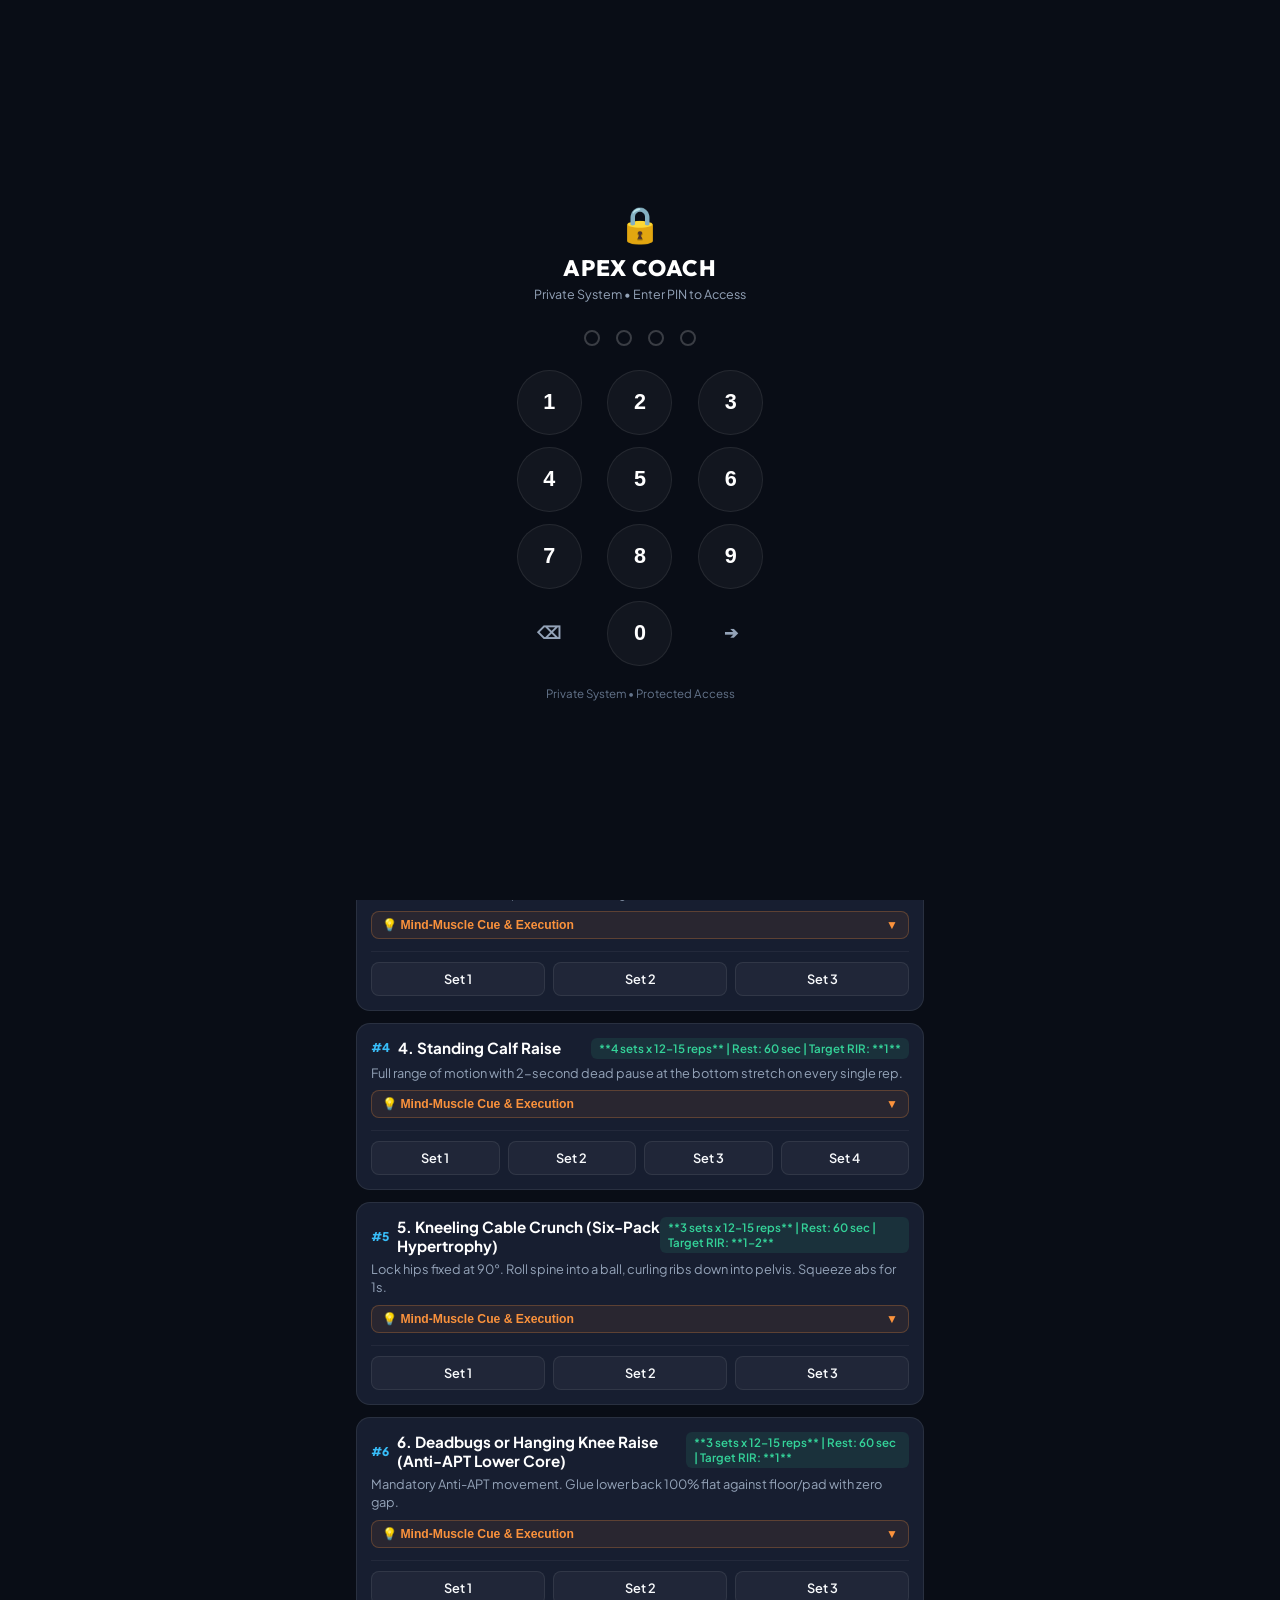
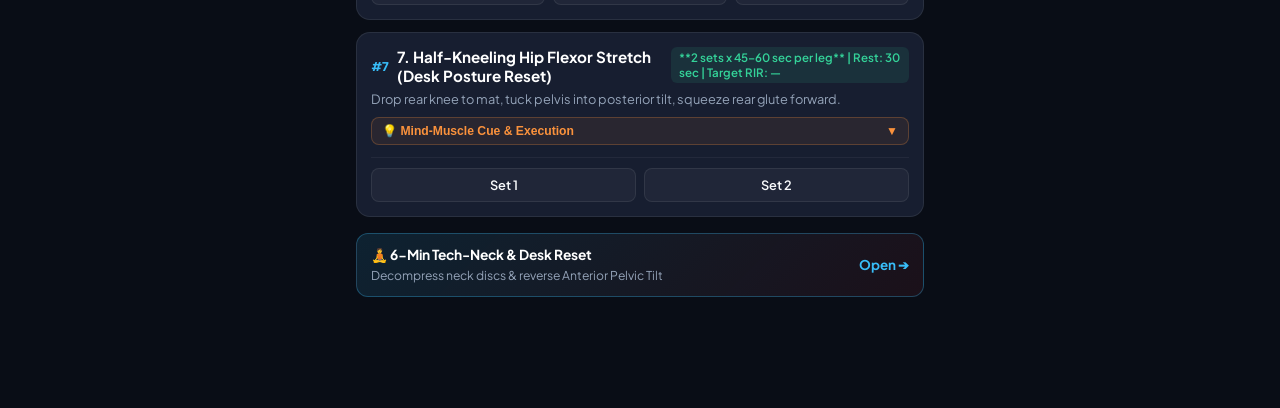
==== commit 2a2f03c2: "Add collapsible coach briefing and per-exercise mind-muscle cues to app" ====
--- a/docs/index.html
+++ b/docs/index.html
@@ -73,6 +73,23 @@
         <div class="session-badge" id="sessionBadge">NEXT SESSION</div>
         <h2 id="sessionTitle">PULL A • Lat Width & Biceps</h2>
         <p class="session-sub" id="sessionSubtitle">Focus on strict elbow drive to hip pockets. 60 min time cap.</p>
+      </div>
+
+      <!-- Collapsible Master Coach Session Protocol & Instructions -->
+      <div class="coach-briefing-collapsible" id="coachBriefingBox" style="display:none;">
+        <button type="button" class="coach-briefing-toggle" id="coachBriefingToggle" onclick="toggleCoachBriefing()">
+          <div class="briefing-toggle-left">
+            <span class="briefing-icon">🧠</span>
+            <div class="briefing-titles">
+              <span class="briefing-title">Master Coach Protocols & Warm-Up</span>
+              <span class="briefing-sub">Warm-Up • 2–3 RIR Safety • Zero Glutes • Six-Pack Cues</span>
+            </div>
+          </div>
+          <span class="briefing-arrow" id="briefingArrow">▼</span>
+        </button>
+        <div class="coach-briefing-content" id="coachBriefingContent" style="display:none;">
+          <!-- Populated dynamically via JS -->
+        </div>
       </div>
 
       <!-- Rest Timer Component -->
--- a/docs/style.css
+++ b/docs/style.css
@@ -275,7 +275,169 @@
   font-size: 0.8rem;
   color: var(--text-muted);
   line-height: 1.4;
+  margin-bottom: 8px;
+}
+
+/* Master Coach Collapsible Briefing Banner */
+.coach-briefing-collapsible {
+  background: linear-gradient(135deg, rgba(56, 189, 248, 0.08), rgba(16, 185, 129, 0.06));
+  border: 1px solid rgba(56, 189, 248, 0.28);
+  border-radius: 14px;
+  margin-bottom: 14px;
+  overflow: hidden;
+  box-shadow: 0 4px 16px rgba(0, 0, 0, 0.25);
+}
+
+.coach-briefing-toggle {
+  width: 100%;
+  background: transparent;
+  border: none;
+  padding: 12px 14px;
+  display: flex;
+  align-items: center;
+  justify-content: space-between;
+  cursor: pointer;
+  text-align: left;
+}
+
+.briefing-toggle-left {
+  display: flex;
+  align-items: center;
+  gap: 10px;
+}
+
+.briefing-icon {
+  font-size: 1.35rem;
+}
+
+.briefing-titles {
+  display: flex;
+  flex-direction: column;
+  gap: 2px;
+}
+
+.briefing-title {
+  font-family: 'Outfit', sans-serif;
+  font-size: 0.92rem;
+  font-weight: 700;
+  color: var(--accent-cyan);
+  letter-spacing: 0.3px;
+}
+
+.briefing-sub {
+  font-size: 0.72rem;
+  color: var(--text-dim);
+}
+
+.briefing-arrow {
+  color: var(--accent-cyan);
+  font-size: 0.85rem;
+  font-weight: 700;
+  transition: transform 0.2s ease;
+}
+
+.coach-briefing-content {
+  padding: 0 14px 14px;
+  display: flex;
+  flex-direction: column;
+  gap: 10px;
+  border-top: 1px solid rgba(56, 189, 248, 0.15);
+}
+
+.briefing-card {
+  background: rgba(15, 23, 42, 0.7);
+  border: 1px solid rgba(255, 255, 255, 0.08);
+  border-radius: 10px;
+  padding: 10px 12px;
+}
+
+.briefing-card h4 {
+  font-size: 0.82rem;
+  font-weight: 700;
+  color: var(--accent-green);
+  margin-bottom: 6px;
+  letter-spacing: 0.2px;
+}
+
+.briefing-card ul {
+  list-style: disc;
+  padding-left: 18px;
+  font-size: 0.78rem;
+  color: var(--text-muted);
+  line-height: 1.45;
+}
+
+.briefing-card li {
+  margin-bottom: 4px;
+}
+
+.briefing-card li strong {
+  color: #FFF;
+}
+
+/* Exercise Card Mind-Muscle Box */
+.ex-mmc-box {
+  margin-top: 4px;
   margin-bottom: 12px;
+}
+
+.mmc-toggle-btn {
+  width: 100%;
+  background: rgba(251, 146, 60, 0.08);
+  border: 1px solid rgba(251, 146, 60, 0.25);
+  border-radius: 8px;
+  padding: 6px 10px;
+  display: flex;
+  align-items: center;
+  justify-content: space-between;
+  cursor: pointer;
+  color: var(--accent-orange);
+  font-size: 0.76rem;
+  font-weight: 700;
+  transition: background 0.2s ease;
+}
+
+.mmc-toggle-btn:hover {
+  background: rgba(251, 146, 60, 0.15);
+}
+
+.mmc-arrow {
+  font-size: 0.75rem;
+}
+
+.mmc-drawer {
+  background: rgba(15, 23, 42, 0.85);
+  border: 1px solid rgba(251, 146, 60, 0.2);
+  border-top: none;
+  border-radius: 0 0 8px 8px;
+  padding: 10px 12px;
+  animation: fadeIn 0.2s ease forwards;
+}
+
+.mmc-content {
+  font-size: 0.8rem;
+  color: #FED7AA;
+  line-height: 1.5;
+  margin-bottom: 6px;
+}
+
+.mmc-tag {
+  color: var(--accent-orange);
+  font-weight: 800;
+  font-size: 0.74rem;
+  letter-spacing: 0.4px;
+}
+
+.mmc-calibration {
+  font-size: 0.78rem;
+  color: var(--text-muted);
+  padding-top: 6px;
+  border-top: 1px dashed rgba(251, 146, 60, 0.2);
+}
+
+.calib-tag {
+  color: var(--accent-green);
+  font-weight: 700;
 }
 
 .set-row {
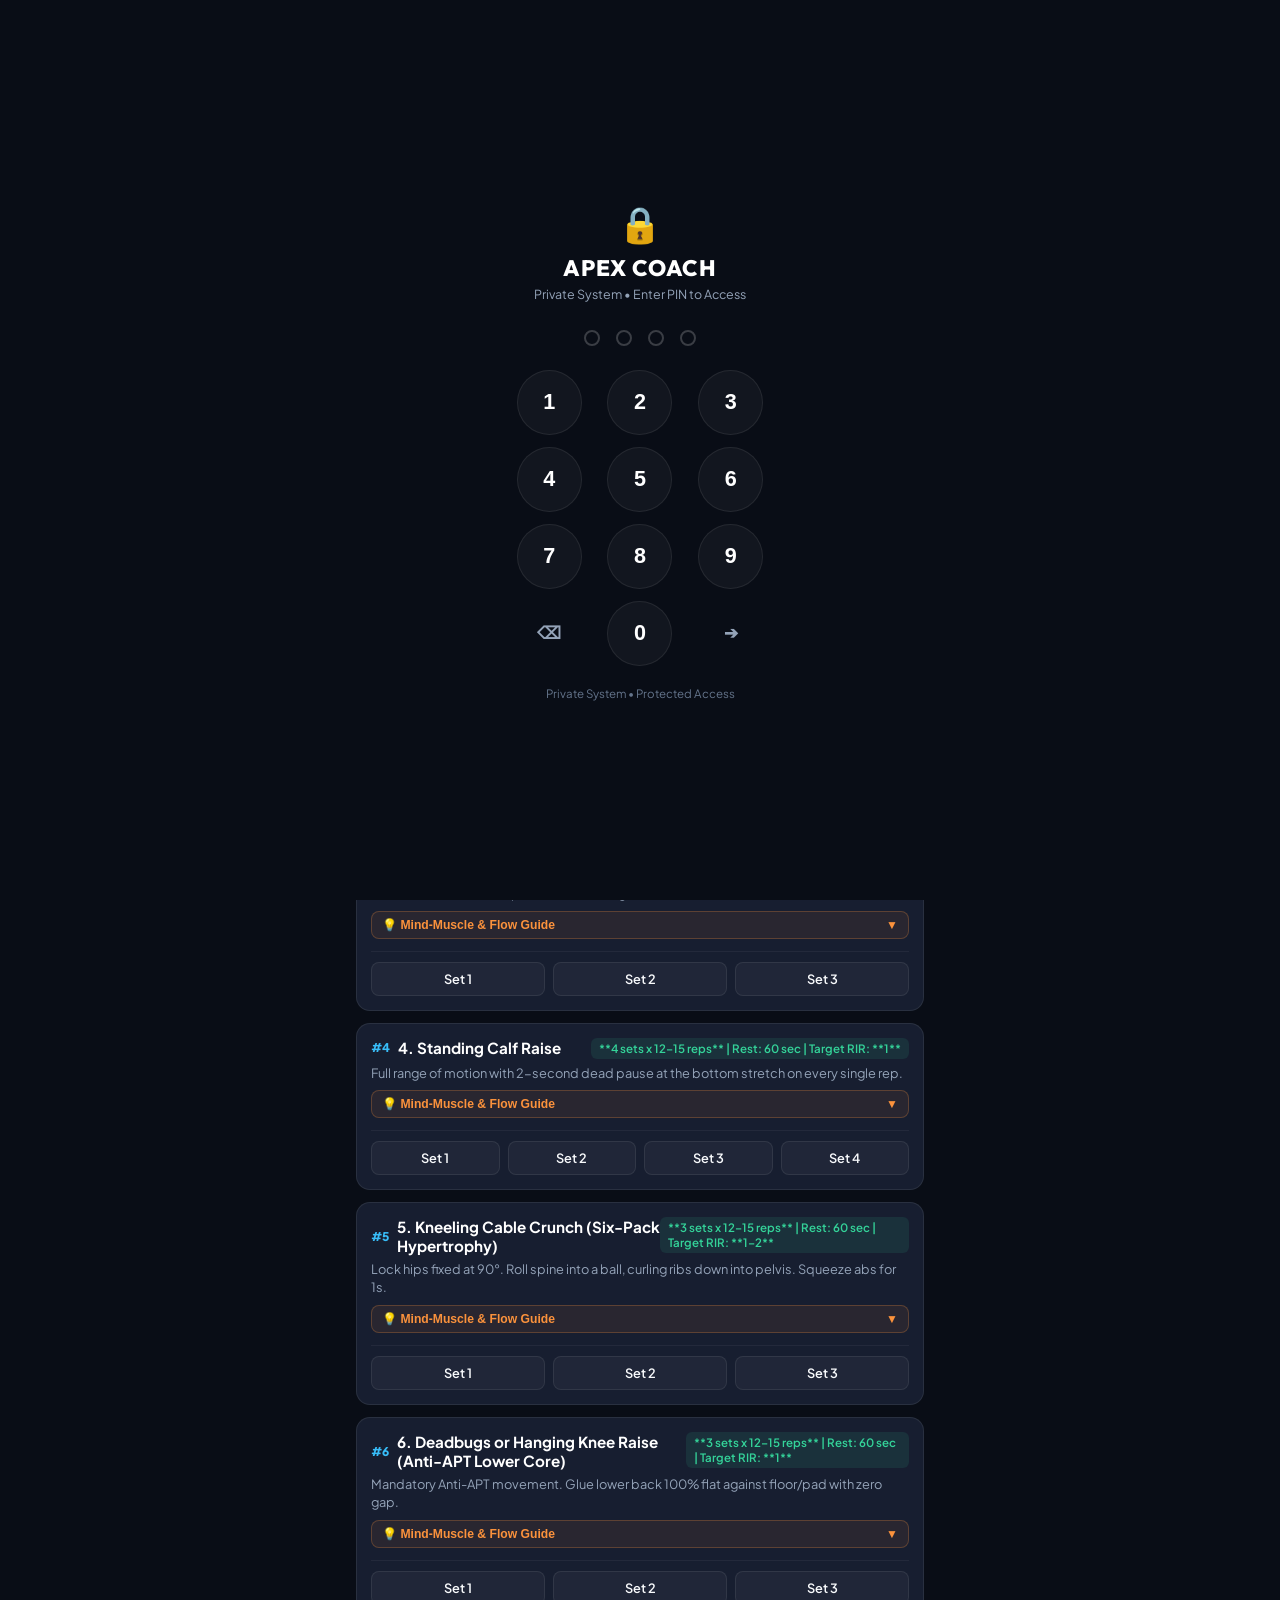
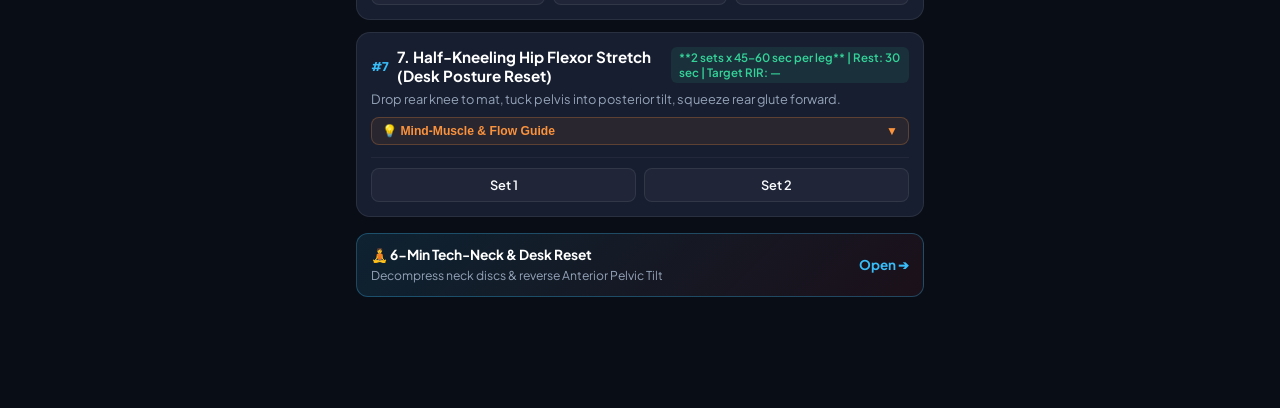
==== commit 5cc311bd: "Add cache-busting headers and timestamp queries to eliminate refresh delays" ====
--- a/docs/index.html
+++ b/docs/index.html
@@ -3,8 +3,11 @@
 <head>
   <meta charset="UTF-8">
   <meta name="viewport" content="width=device-width, initial-scale=1.0, maximum-scale=1.0, user-scalable=no">
+  <meta http-equiv="Cache-Control" content="no-cache, no-store, must-revalidate">
+  <meta http-equiv="Pragma" content="no-cache">
+  <meta http-equiv="Expires" content="0">
   <title>Apex Coach • Mobile Training System</title>
-  <link rel="stylesheet" href="style.css">
+  <link rel="stylesheet" href="style.css?v=2.5">
   <link rel="preconnect" href="https://fonts.googleapis.com">
   <link rel="preconnect" href="https://fonts.gstatic.com" crossorigin>
   <link href="https://fonts.googleapis.com/css2?family=Outfit:wght@400;500;600;700;800&family=Plus+Jakarta+Sans:wght@400;500;600;700&display=swap" rel="stylesheet">
@@ -625,6 +628,6 @@
   <!-- Toast Notification -->
   <div class="toast" id="toast"></div>
 
-  <script src="app.js"></script>
+  <script src="app.js?v=2.5"></script>
 </body>
 </html>
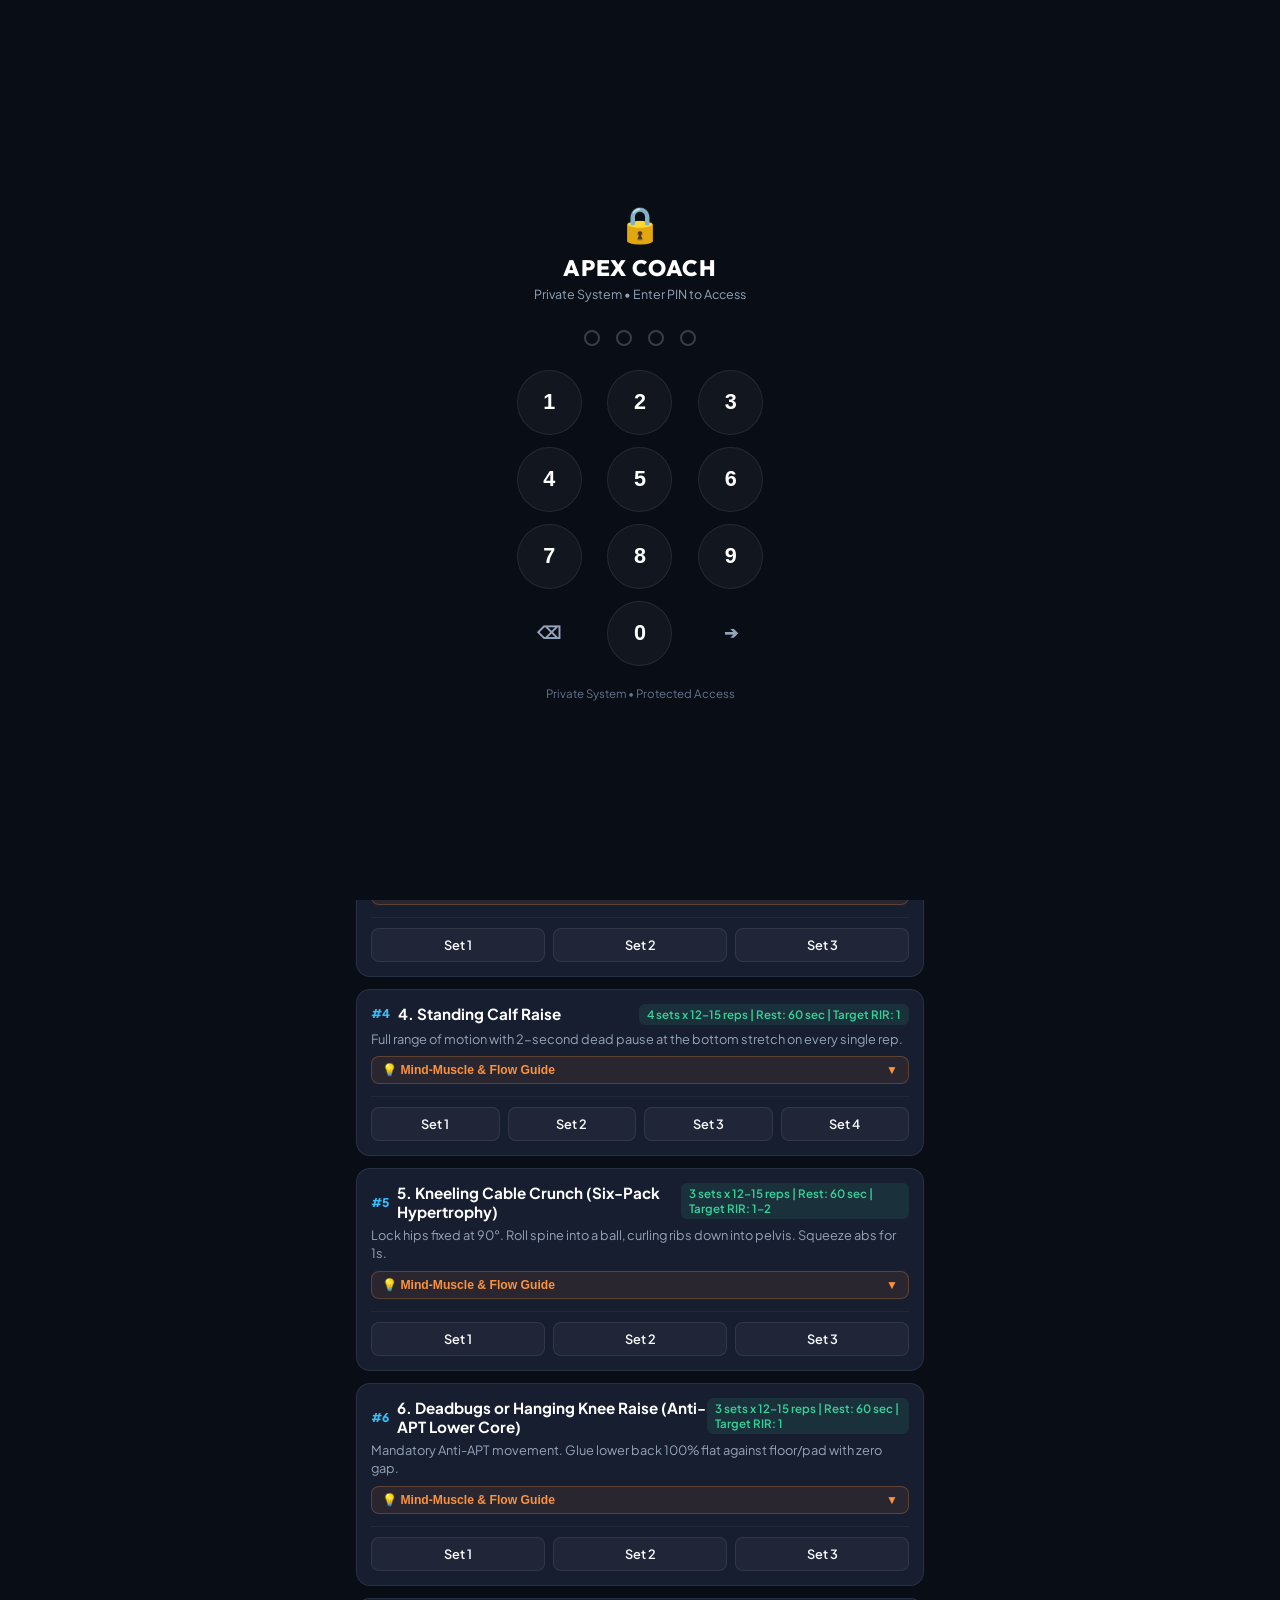
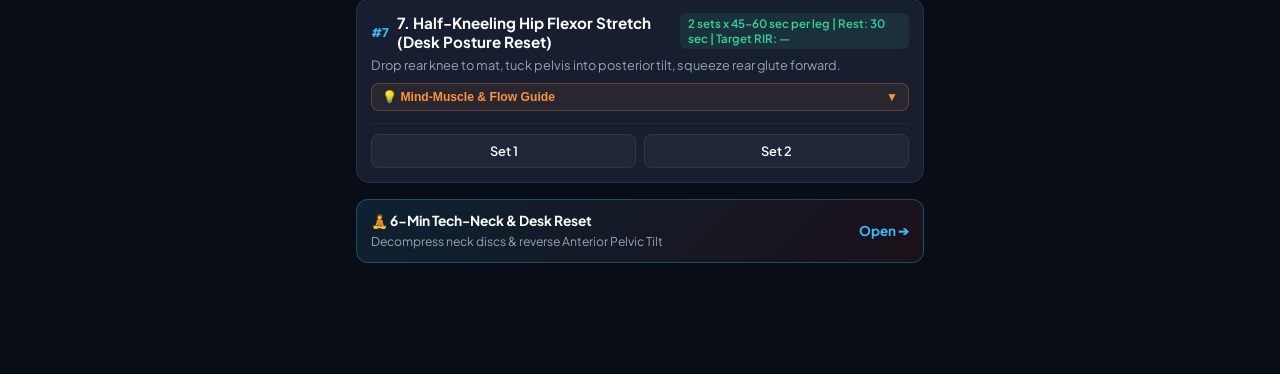
==== commit fccce045: "feat(coach): add some more instruction in posture: maintain neu" ====
--- a/docs/index.html
+++ b/docs/index.html
@@ -24,11 +24,7 @@
     </div>
     <div class="header-right">
       <button class="btn-cloud-settings" id="btnLockApp" onclick="lockApp()" title="Lock App">🔒</button>
-      <button class="btn-cloud-settings" id="btnCloudSettings" onclick="openSettingsModal()" title="Cloud & Sync Settings">⚙️</button>
-      <div class="bridge-status" id="bridgeStatusBadge">
-        <span class="status-dot pulsing"></span>
-        <span class="status-text" id="statusText">Checking...</span>
-      </div>
+      <button class="btn-cloud-settings" id="btnCloudSettings" onclick="openSettingsModal()" title="Sync & Settings">⚙️</button>
     </div>
   </header>
 
@@ -124,63 +120,82 @@
       </div>
     </section>
 
-    <!-- TAB 2: LOGGING & SMART QUEUE (WITH TEST / DUMMY MODE) -->
+    <!-- TAB 2: LOGGING & REPO BUFFER -->
     <section class="tab-pane" id="tab-log">
       <div class="section-title">
-        <h2>Ingest Workout</h2>
-        <p>Log a real gym session or run a test simulation.</p>
-      </div>
-
-      <!-- Mode Selector: Live vs Dummy Run -->
-      <div class="mode-switch-bar">
-        <button class="mode-toggle active" id="modeLive" onclick="setEntryMode(false)">
-          <span class="dot live"></span> Live Production
-        </button>
-        <button class="mode-toggle" id="modeDummy" onclick="setEntryMode(true)">
-          <span class="dot test"></span> 🧪 Test / Dummy Run
-        </button>
-      </div>
-
-      <div class="test-banner" id="testBanner" style="display:none;">
-        <span class="test-badge">TEST MODE ACTIVE</span>
-        <p>Submitting now will test the parser & double-progression coach feedback without modifying your actual database.</p>
+        <h2>Log Workout</h2>
+        <p>Type or dictate your sets. Tapping <strong>Send to Repo</strong> writes directly to <code>WORKOUT_LOGS/incoming_raw_log.txt</code>.</p>
       </div>
 
       <!-- Quick Session Selector -->
       <div class="type-selector">
-        <button class="btn-chip active" data-type="Pull">Pull A</button>
-        <button class="btn-chip" data-type="Legs">Legs & Posture</button>
+        <button class="btn-chip active" data-type="Legs">Legs & Posture</button>
+        <button class="btn-chip" data-type="Pull">Pull A</button>
         <button class="btn-chip" data-type="Push">Push B</button>
         <button class="btn-chip" data-type="Rest">Rest Day</button>
       </div>
 
       <div class="log-input-box">
-        <textarea id="rawLogInput" placeholder="Lat pulldown 50kg x 10, 10, 8 (1 RIR)&#10;Chest supported row 25kg x 10, 10&#10;Cable curls 20kg x 12, 10&#10;Hammer curls 7.5kg x 10, 10..."></textarea>
+        <textarea id="rawLogInput" placeholder="Leg press 40kg x 12, 12, 10 (2 RIR)&#10;Leg extension 25kg x 15, 14, 12&#10;Leg curl 20kg x 12, 11, 10&#10;Calf raise 30kg x 15, 15, 14&#10;Cable crunch 25kg x 15, 15&#10;Deadbugs 15, 15, 15..."></textarea>
         
         <div class="input-actions">
           <button class="btn-voice" id="btnVoice" title="Voice Dictation">
             <span class="icon">🎙️</span> Dictate
           </button>
+          <button type="button" class="btn-copy-prompt" id="btnCopyPrompt" onclick="copyLogAsPrompt()" title="Copy formatted as /log prompt">
+            📋 Copy /log
+          </button>
           <button class="btn-submit" id="btnSubmitLog">
-            <span id="submitLabel">Process Workout</span> ➔
+            <span id="submitLabel">Send to Repo</span> ➔
           </button>
         </div>
       </div>
 
-      <!-- Simulation Result Card (Shown after Dummy Run) -->
-      <div class="simulation-card" id="simulationCard" style="display:none;">
-        <div class="sim-header">
-          <span class="sim-badge">🧪 SIMULATION RESULTS</span>
-          <button class="sim-close" onclick="closeSimulation()">✕</button>
-        </div>
-        <div class="sim-body" id="simBody"></div>
-      </div>
-
-      <!-- Smart Queue Section (Offline / Sync / Discard) -->
+      <!-- Active Log Buffer Card (Cached on phone & in repo) -->
+      <div class="buffer-card" id="bufferCard" style="display:none;">
+        <div class="buffer-header">
+          <div class="buffer-title-wrap">
+            <span class="buffer-badge" id="bufferSessionBadge">LEGS & POSTURE</span>
+            <span class="buffer-status-tag" id="bufferStatusTag">🟢 Synced to Repo</span>
+          </div>
+          <span class="buffer-time" id="bufferTime">Just now</span>
+        </div>
+        <div class="buffer-content" id="bufferContent">
+          <!-- Rendered via JS -->
+        </div>
+        <div class="buffer-actions">
+          <button class="btn-buffer-action copy" onclick="copyBufferedLog()">📋 Copy /log</button>
+          <button class="btn-buffer-action push" id="btnBufferPush" onclick="pushBufferedLogToRepo()">📤 Push to Repo</button>
+          <button class="btn-buffer-action edit" onclick="loadBufferedLogIntoEditor()">✏️ Edit</button>
+          <button class="btn-buffer-action clear" onclick="clearBufferedLog()">🗑️ Clear</button>
+        </div>
+      </div>
+
+      <!-- GitHub Direct Sync (1-Time Setup) Accordion -->
+      <details class="gh-sync-setup-box" id="ghSyncBox">
+        <summary class="gh-sync-summary">
+          <span>⚡ Direct GitHub Sync Setup</span>
+          <span class="gh-status-indicator" id="ghStatusIndicator">Not Connected</span>
+        </summary>
+        <div class="gh-sync-body">
+          <p>To commit workout logs directly from your phone into <code>WORKOUT_LOGS/incoming_raw_log.txt</code> without keeping your laptop on:</p>
+          <ol>
+            <li>Create a GitHub Personal Access Token (PAT) with <strong>Contents: Read and write</strong> for <code>rohitraina01/fitness_coach</code>.</li>
+            <li>Paste it below and tap <strong>Save Token</strong> (saved in phone browser only).</li>
+          </ol>
+          <div class="gh-input-row">
+            <input type="password" id="ghInlineToken" placeholder="ghp_... or github_pat_..." autocomplete="off">
+            <button class="btn-save-token" onclick="saveInlineGitHubToken()">Save Token</button>
+          </div>
+          <p class="gh-help-hint">Once saved, hitting <strong>Send to Repo</strong> commits instantly to GitHub master!</p>
+        </div>
+      </details>
+
+      <!-- Saved / Pending Logs History -->
       <div class="queue-container">
         <div class="queue-header">
-          <h3>Pending Offline Queue (<span id="queueCount">0</span>)</h3>
-          <span class="queue-sub">Saved locally if PC is offline</span>
+          <h3>Log History & Past Records (<span id="queueCount">0</span>)</h3>
+          <span class="queue-sub">Saved locally in phone storage</span>
         </div>
         
         <div class="queue-list" id="queueList">
@@ -483,80 +498,9 @@
       </div>
     </section>
 
-    <!-- TAB 6: REMOTE COACH AI AGENT & GYM ASSISTANT -->
-    <section class="tab-pane" id="tab-agent">
-      <div class="section-title">
-        <h2>Live Coach AI</h2>
-        <p>Real-time Antigravity Agent • Gym-floor guidance & instructions.</p>
-      </div>
-
-      <div class="agent-status-card" id="agentStatusCard">
-        <div class="asc-left">
-          <span class="status-pulse-dot" id="agentPulseDot"></span>
-          <div class="asc-text">
-            <strong id="ascTitle">Laptop Agent Connected</strong>
-            <span id="ascSub">Ready for gym queries, program shifts & auto-git push</span>
-          </div>
-        </div>
-        <div class="asc-badge" id="ascBadge">IDLE</div>
-      </div>
-
-      <!-- Quick Gym Prompt Chips -->
-      <div class="quick-chips-scroll">
-        <button class="chip-action" onclick="useQuickPrompt('My left shoulder feels slight pinching on Incline DB Press. What is an evidence-based substitute?')">🛡️ Shoulder Fix</button>
-        <button class="chip-action" onclick="useQuickPrompt('What are my next progressive overload targets for today?')">📈 Next Overload</button>
-        <button class="chip-action" onclick="useQuickPrompt('Give me a quick 3-point cue to fix my Anterior Pelvic Tilt before squatting.')">🧘 Pelvic Tilt Cue</button>
-        <button class="chip-action" onclick="useQuickPrompt('How should I hit 150g protein today on 1850 kcal?')">🥩 Macro Protocol</button>
-      </div>
-
-      <div class="agent-input-container">
-        <textarea id="agentPromptInput" placeholder="Ask a question, request a substitute, or send an instruction to update programs (e.g. 'Change Day 3 arm volume to 10 sets and auto-push to git')..."></textarea>
-        <div class="agent-input-actions">
-          <button class="btn-voice" id="btnAgentVoice" title="Dictate prompt">
-            <span class="icon">🎙️</span> Dictate
-          </button>
-          <button class="btn-agent-send" id="btnSendAgentPrompt">
-            <span id="agentSendLabel">Send to Laptop</span> ➔
-          </button>
-        </div>
-      </div>
-
-      <!-- Live Agent Stream Console -->
-      <div class="agent-console-box" id="agentConsoleBox" style="display:none;">
-        <div class="console-header">
-          <div class="console-title">
-            <span class="console-dot blink"></span>
-            <strong>Live Laptop Agent Stream</strong>
-          </div>
-          <button class="btn-console-clear" onclick="clearAgentConsole()">✕</button>
-        </div>
-        
-        <div class="console-events" id="consoleEvents">
-          <!-- Live events streamed here -->
-        </div>
-
-        <div class="console-response-box" id="consoleResponseBox" style="display:none;">
-          <div class="response-header">
-            <span>⚡ COACH ASSESSMENT & ACTIONS:</span>
-            <button class="btn-copy-response" onclick="copyAgentResponse()">📋 Copy</button>
-          </div>
-          <div class="response-body" id="consoleResponseBody"></div>
-        </div>
-      </div>
-
-      <!-- Offline Queued Prompts Banner -->
-      <div class="queued-prompts-banner" id="queuedPromptsBanner" style="display:none;">
-        <span class="q-icon">⏳</span>
-        <div class="q-text">
-          <strong>Prompts Queued Offline (<span id="queuedPromptsCount">0</span>)</strong>
-          <span>Will automatically dispatch to laptop agent when connection restores.</span>
-        </div>
-      </div>
-    </section>
-
   </main>
 
-  <!-- Bottom Navigation Bar (6 Phone-Optimized Tabs) -->
+  <!-- Bottom Navigation Bar (Phone-Optimized 5 Tabs) -->
   <nav class="bottom-nav">
     <button class="nav-item active" data-tab="tab-workout">
       <span class="nav-icon">🏋️</span>
@@ -565,10 +509,6 @@
     <button class="nav-item" data-tab="tab-log">
       <span class="nav-icon">📝</span>
       <span class="nav-text">Log</span>
-    </button>
-    <button class="nav-item" data-tab="tab-agent">
-      <span class="nav-icon">🤖</span>
-      <span class="nav-text">Coach AI</span>
     </button>
     <button class="nav-item" data-tab="tab-posture">
       <span class="nav-icon">🧘</span>
@@ -584,39 +524,30 @@
     </button>
   </nav>
 
-  <!-- Cloud Sync Settings Modal -->
+  <!-- Settings Modal (GitHub Sync & PIN) -->
   <div class="modal-backdrop" id="settingsModal" style="display:none;">
     <div class="modal-sheet">
       <div class="modal-header">
-        <h3>☁️ Cloud Sync (PC-Free)</h3>
+        <h3>⚙️ Sync & Security Settings</h3>
         <button class="modal-close" onclick="closeSettingsModal()">✕</button>
       </div>
-      <p class="modal-desc">Configure GitHub Actions so you can log workouts from the web even when your PC is completely turned off.</p>
+      <p class="modal-desc">Connect directly to your GitHub repo so sending a log from your phone writes straight to <code>WORKOUT_LOGS/incoming_raw_log.txt</code> without needing your PC on.</p>
       
       <div class="form-group">
         <label>GitHub Repository</label>
-        <input type="text" id="ghRepoInput" placeholder="username/fitness_coach">
+        <input type="text" id="ghRepoInput" placeholder="rohitraina01/fitness_coach">
       </div>
 
       <div class="form-group">
         <label>GitHub Personal Access Token (PAT)</label>
-        <input type="password" id="ghTokenInput" placeholder="ghp_xxxxxxxxxxxx">
-        <span class="form-help">Requires 'repo' scope. Stored locally in your phone's browser only.</span>
-      </div>
-
-      <div class="form-group">
-        <label>Cloud / Bridge Server URL (Gym & Internet)</label>
-        <div style="display:flex;gap:8px;">
-          <input type="text" id="bridgeUrlInput" placeholder="https://....trycloudflare.com" style="flex:1;">
-          <button type="button" class="btn-chip" onclick="testBridgeConnection()" style="white-space:nowrap;padding:0 12px;">Test</button>
-        </div>
-        <span class="form-help" id="tunnelUrlHelp">Encrypted HTTPS tunnel auto-detected from home PC, or enter custom URL.</span>
+        <input type="password" id="ghTokenInput" placeholder="github_pat_... or ghp_...">
+        <span class="form-help">Requires 'Contents' read & write scope. Stored locally in your phone's browser only.</span>
       </div>
 
       <div class="form-group">
         <label>Security PIN (4 Digits)</label>
         <input type="password" id="appPinInput" maxlength="8" placeholder="••••">
-        <span class="form-help">Private security PIN (configured in .env). Leave blank to keep current PIN.</span>
+        <span class="form-help">Private security PIN (default: 0080). Leave blank to keep current PIN.</span>
       </div>
 
       <div class="modal-actions">
--- a/docs/style.css
+++ b/docs/style.css
@@ -627,44 +627,229 @@
   gap: 6px;
 }
 
-/* Simulation Results Card */
-.simulation-card {
-  background: rgba(30, 27, 75, 0.9);
-  border: 1px solid var(--accent-purple);
+.btn-copy-prompt {
+  background: rgba(56, 189, 248, 0.12);
+  border: 1px solid rgba(56, 189, 248, 0.35);
+  color: var(--accent-cyan);
+  padding: 9px 13px;
+  border-radius: 10px;
+  font-size: 0.82rem;
+  font-weight: 700;
+  cursor: pointer;
+  display: flex;
+  align-items: center;
+  gap: 6px;
+  white-space: nowrap;
+  transition: all 0.2s ease;
+}
+
+.btn-copy-prompt:active {
+  transform: scale(0.96);
+  background: rgba(56, 189, 248, 0.25);
+}
+
+/* Active Log Buffer Card */
+.buffer-card {
+  background: linear-gradient(145deg, rgba(15, 23, 42, 0.95), rgba(30, 41, 59, 0.85));
+  border: 1px solid rgba(56, 189, 248, 0.35);
   border-radius: 14px;
   padding: 14px;
   margin-bottom: 16px;
-}
-
-.sim-header {
+  box-shadow: 0 4px 20px rgba(0, 0, 0, 0.3);
+}
+
+.buffer-header {
   display: flex;
   justify-content: space-between;
   align-items: center;
   margin-bottom: 10px;
 }
 
-.sim-badge {
+.buffer-title-wrap {
+  display: flex;
+  align-items: center;
+  gap: 8px;
+  flex-wrap: wrap;
+}
+
+.buffer-badge {
   font-size: 0.72rem;
   font-weight: 800;
-  color: var(--accent-purple);
-  background: rgba(167, 139, 250, 0.15);
-  padding: 4px 8px;
+  color: #FFF;
+  background: rgba(255, 255, 255, 0.12);
+  padding: 3px 8px;
   border-radius: 6px;
-}
-
-.sim-close {
-  background: transparent;
+  letter-spacing: 0.5px;
+}
+
+.buffer-status-tag {
+  font-size: 0.7rem;
+  font-weight: 700;
+  padding: 3px 8px;
+  border-radius: 6px;
+}
+
+.buffer-status-tag.synced {
+  color: #10B981;
+  background: rgba(16, 185, 129, 0.15);
+  border: 1px solid rgba(16, 185, 129, 0.3);
+}
+
+.buffer-status-tag.cached {
+  color: #F59E0B;
+  background: rgba(245, 158, 11, 0.15);
+  border: 1px solid rgba(245, 158, 11, 0.3);
+}
+
+.buffer-time {
+  font-size: 0.72rem;
+  color: var(--text-dim);
+}
+
+.buffer-content {
+  background: rgba(0, 0, 0, 0.35);
+  border: 1px solid rgba(255, 255, 255, 0.06);
+  border-radius: 8px;
+  padding: 10px 12px;
+  font-family: 'Plus Jakarta Sans', monospace;
+  font-size: 0.82rem;
+  line-height: 1.5;
+  color: #E2E8F0;
+  white-space: pre-wrap;
+  max-height: 180px;
+  overflow-y: auto;
+  margin-bottom: 12px;
+}
+
+.buffer-actions {
+  display: flex;
+  gap: 8px;
+  flex-wrap: wrap;
+}
+
+.btn-buffer-action {
+  flex: 1;
+  min-width: 70px;
+  background: rgba(255, 255, 255, 0.06);
+  border: 1px solid var(--border-card);
+  color: var(--text-main);
+  padding: 8px 10px;
+  border-radius: 8px;
+  font-size: 0.76rem;
+  font-weight: 600;
+  cursor: pointer;
+  display: flex;
+  align-items: center;
+  justify-content: center;
+  gap: 4px;
+  white-space: nowrap;
+  transition: all 0.2s ease;
+}
+
+.btn-buffer-action.copy {
+  background: rgba(56, 189, 248, 0.15);
+  border-color: rgba(56, 189, 248, 0.4);
+  color: var(--accent-cyan);
+  font-weight: 700;
+}
+
+.btn-buffer-action.push {
+  background: rgba(16, 185, 129, 0.15);
+  border-color: rgba(16, 185, 129, 0.4);
+  color: #34D399;
+}
+
+.btn-buffer-action.clear {
+  color: var(--accent-red);
+}
+
+.btn-buffer-action:active {
+  transform: scale(0.96);
+}
+
+/* GitHub Direct Sync Accordion */
+.gh-sync-setup-box {
+  background: rgba(255, 255, 255, 0.02);
+  border: 1px dashed rgba(255, 255, 255, 0.12);
+  border-radius: 12px;
+  padding: 10px 14px;
+  margin-bottom: 16px;
+}
+
+.gh-sync-summary {
+  display: flex;
+  justify-content: space-between;
+  align-items: center;
+  cursor: pointer;
+  font-size: 0.8rem;
+  font-weight: 600;
+  color: var(--text-muted);
+  list-style: none;
+}
+
+.gh-sync-summary::-webkit-details-marker {
+  display: none;
+}
+
+.gh-status-indicator {
+  font-size: 0.7rem;
+  font-weight: 700;
+  padding: 2px 7px;
+  border-radius: 4px;
+  background: rgba(255, 255, 255, 0.06);
+  color: var(--text-dim);
+}
+
+.gh-status-indicator.connected {
+  background: rgba(16, 185, 129, 0.15);
+  color: #10B981;
+}
+
+.gh-sync-body {
+  margin-top: 10px;
+  font-size: 0.78rem;
+  color: var(--text-muted);
+  line-height: 1.45;
+}
+
+.gh-sync-body ol {
+  padding-left: 18px;
+  margin: 6px 0;
+}
+
+.gh-input-row {
+  display: flex;
+  gap: 8px;
+  margin-top: 8px;
+}
+
+.gh-input-row input {
+  flex: 1;
+  background: rgba(0, 0, 0, 0.4);
+  border: 1px solid var(--border-card);
+  border-radius: 8px;
+  padding: 8px 10px;
+  color: #FFF;
+  font-size: 0.8rem;
+  outline: none;
+}
+
+.btn-save-token {
+  background: var(--accent-cyan);
   border: none;
-  color: var(--text-dim);
-  font-size: 1rem;
-  cursor: pointer;
-}
-
-.sim-body {
-  font-size: 0.82rem;
-  color: #E2E8F0;
-  line-height: 1.5;
-  white-space: pre-wrap;
+  color: #090D16;
+  font-weight: 700;
+  font-size: 0.78rem;
+  padding: 8px 12px;
+  border-radius: 8px;
+  cursor: pointer;
+  white-space: nowrap;
+}
+
+.gh-help-hint {
+  font-size: 0.72rem;
+  color: var(--accent-green);
+  margin-top: 6px;
 }
 
 /* Queue */
